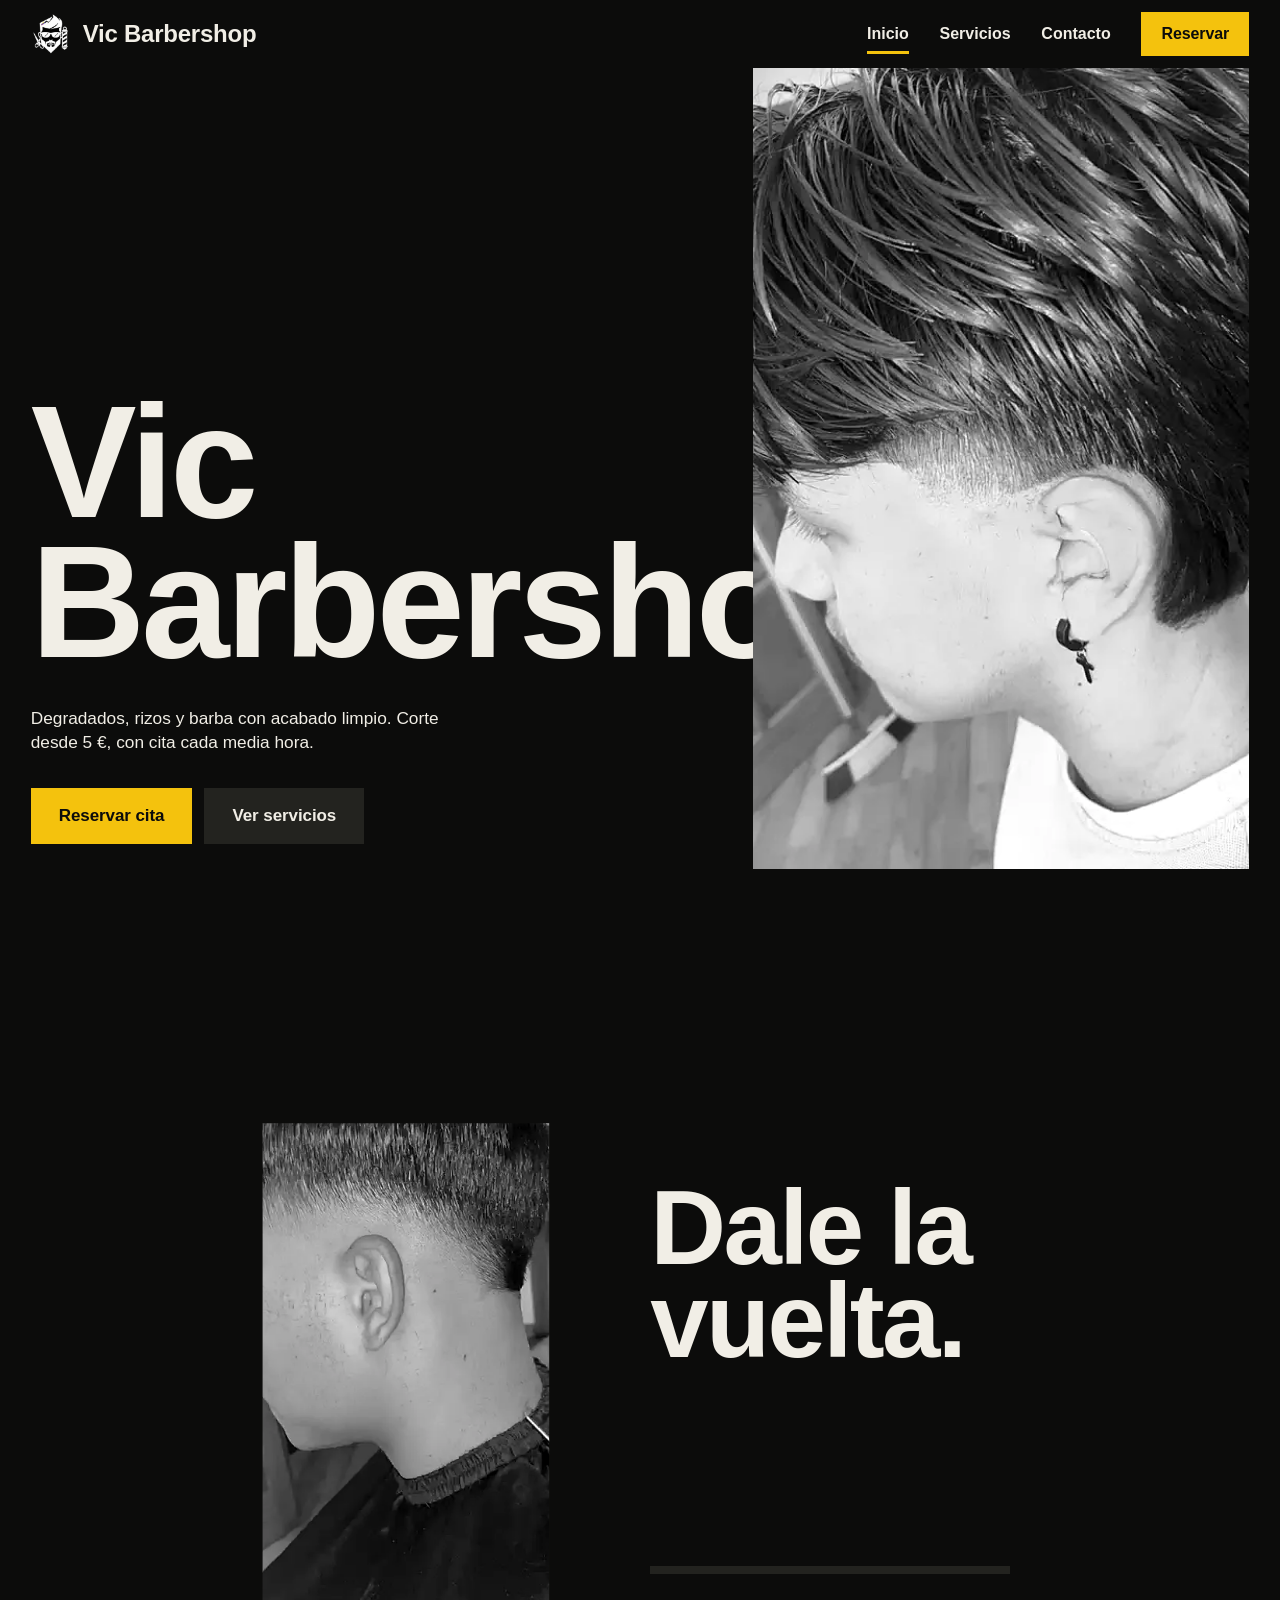
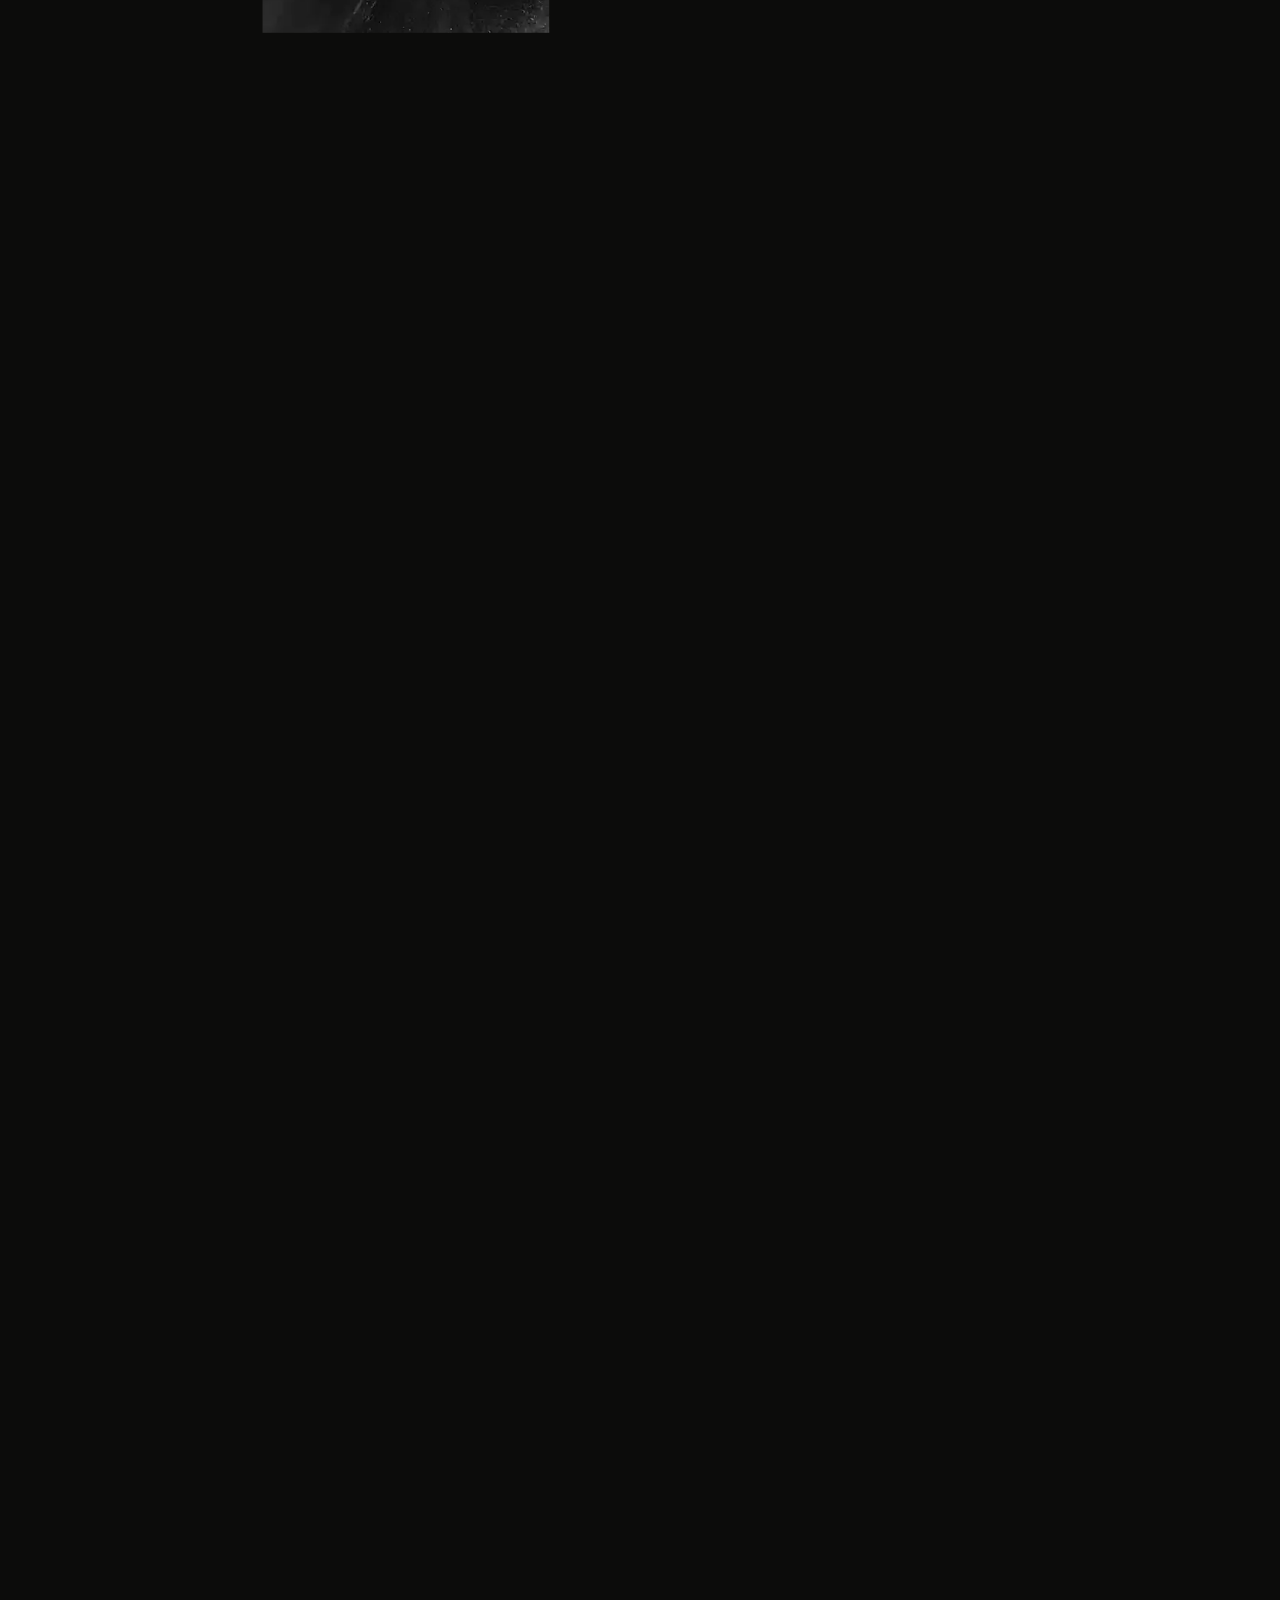
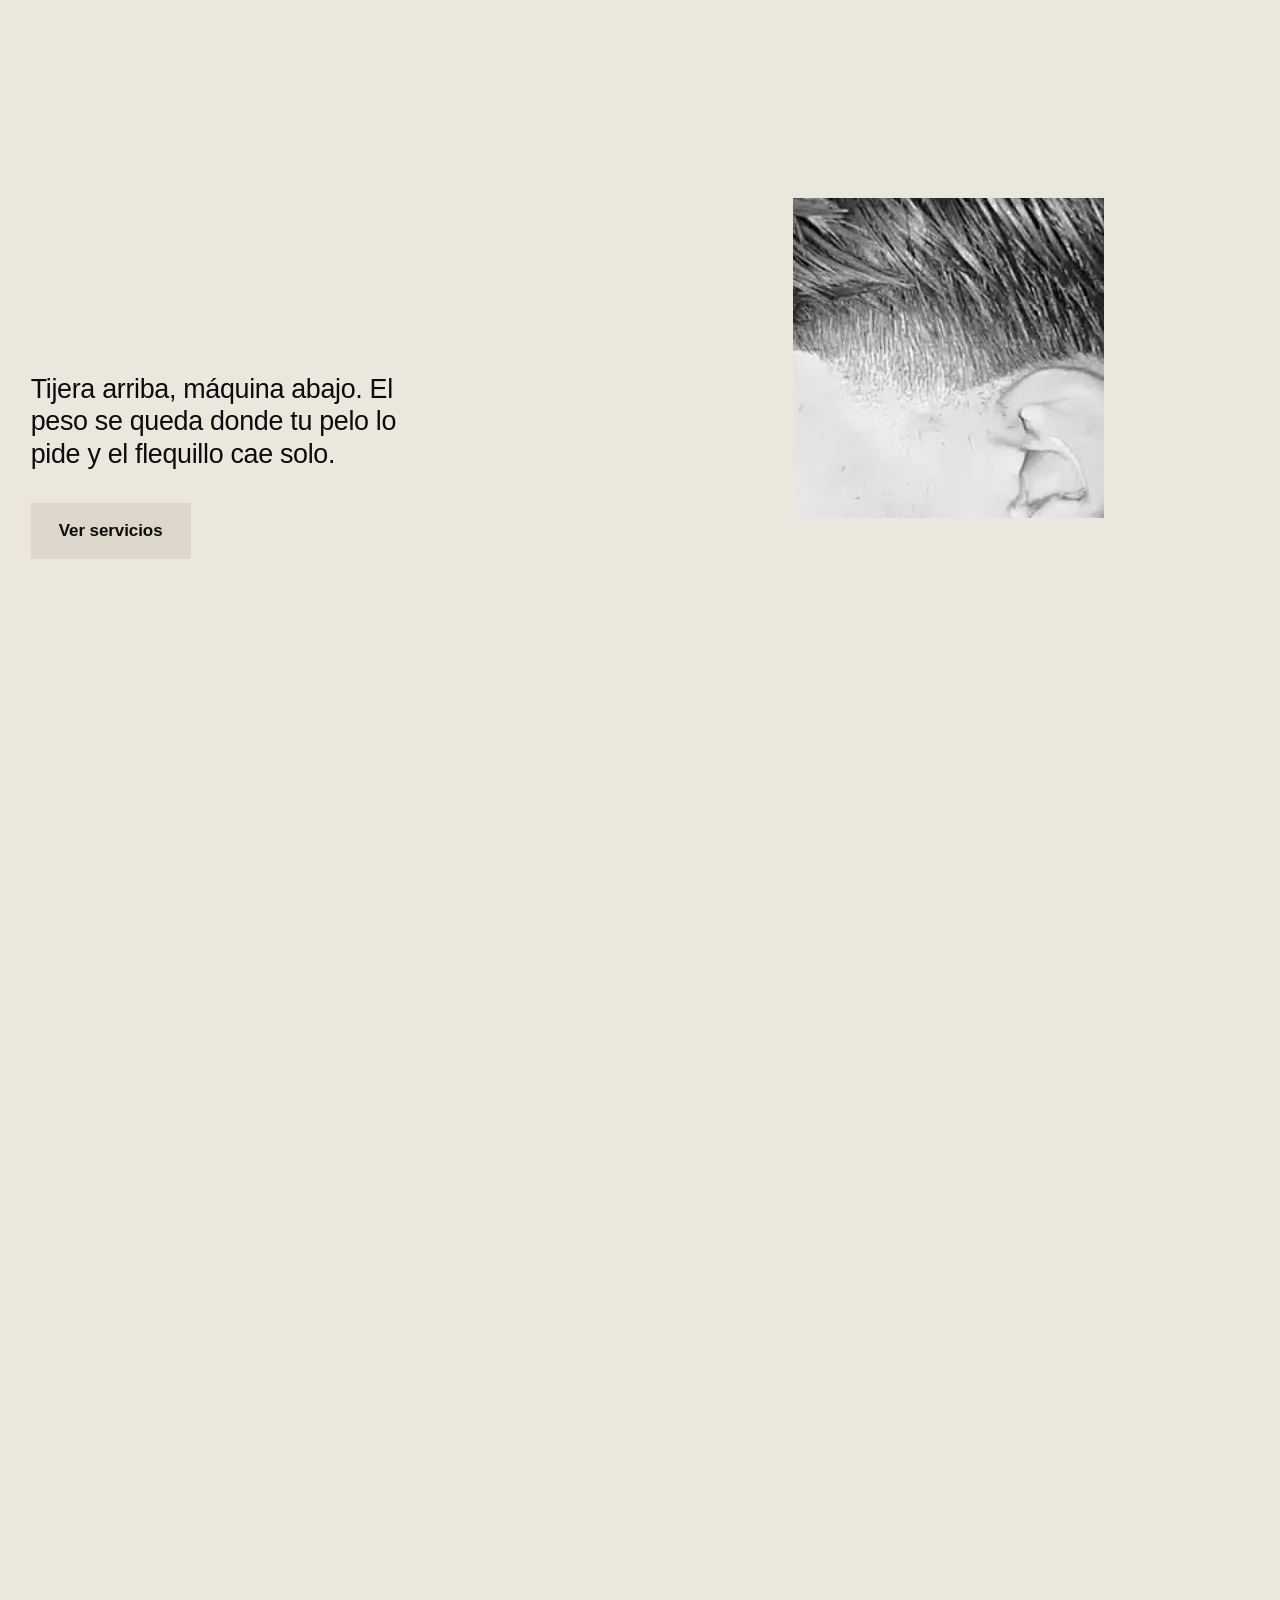
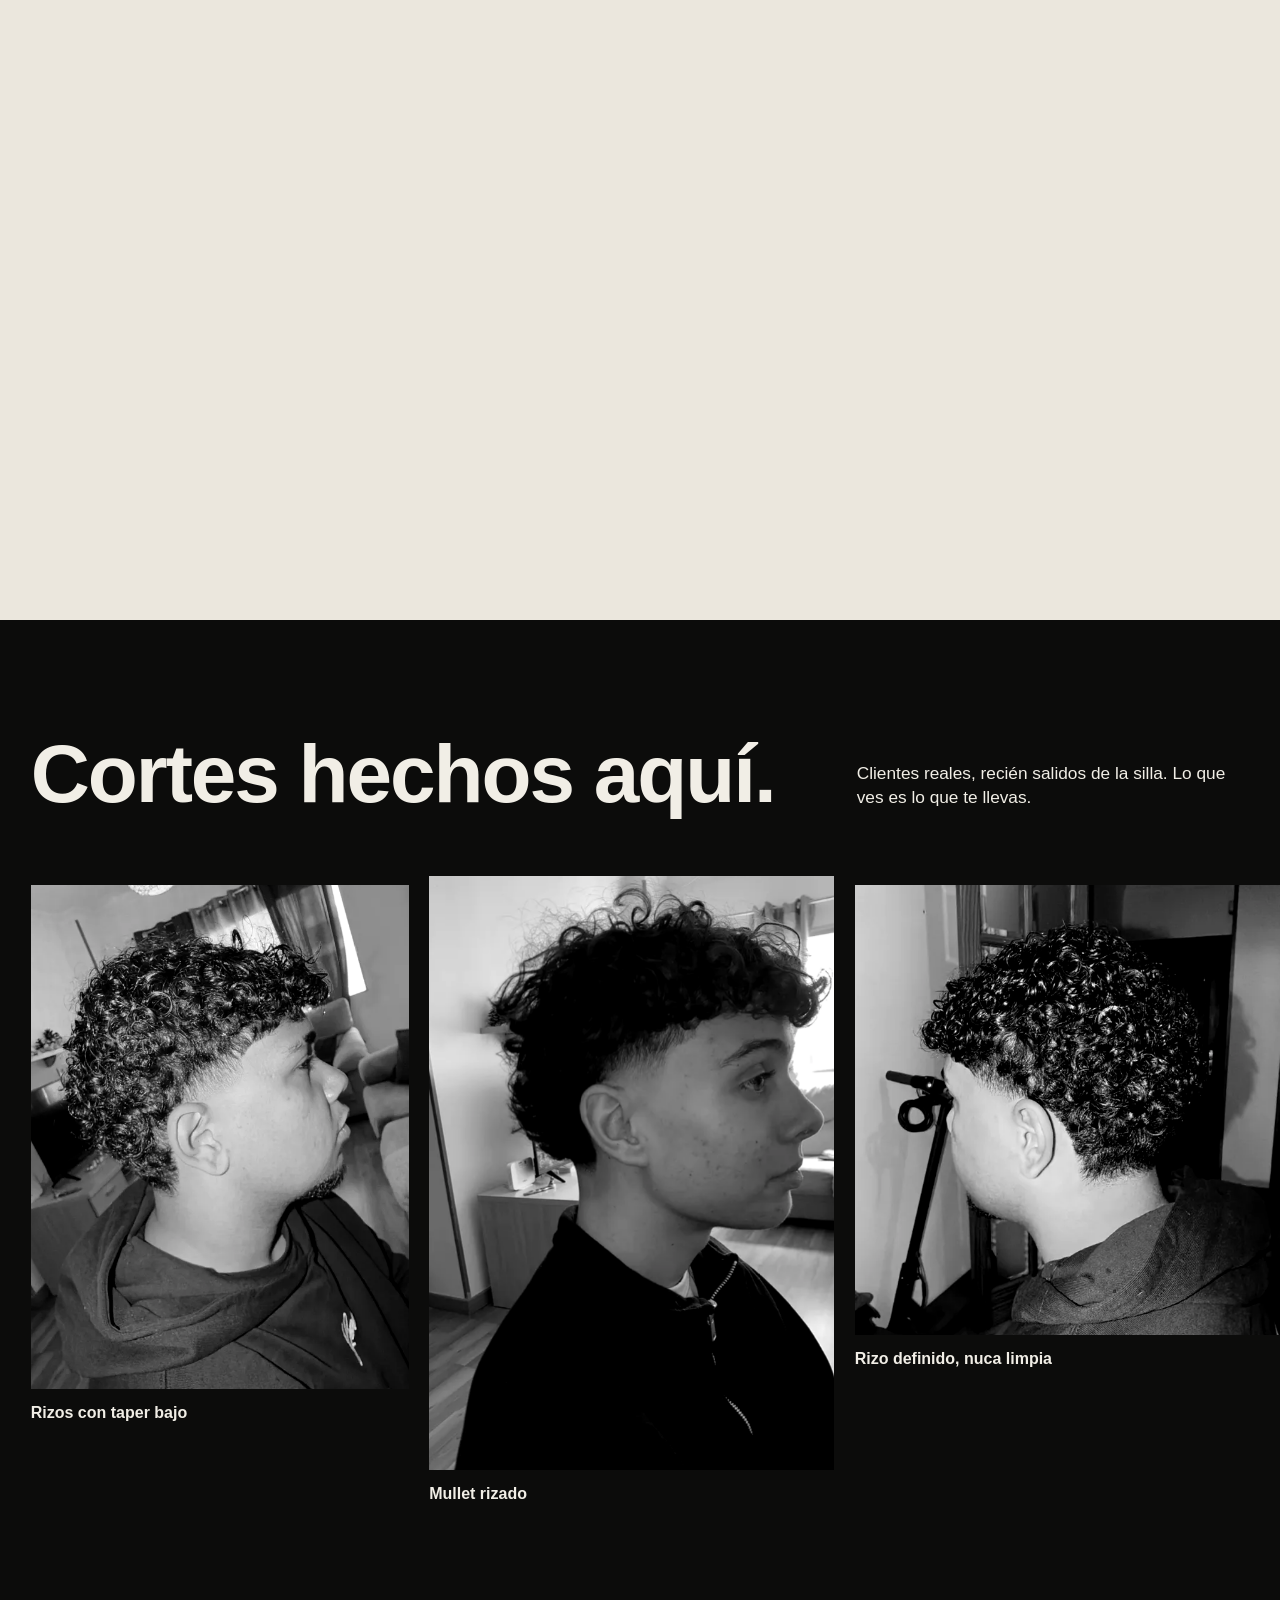
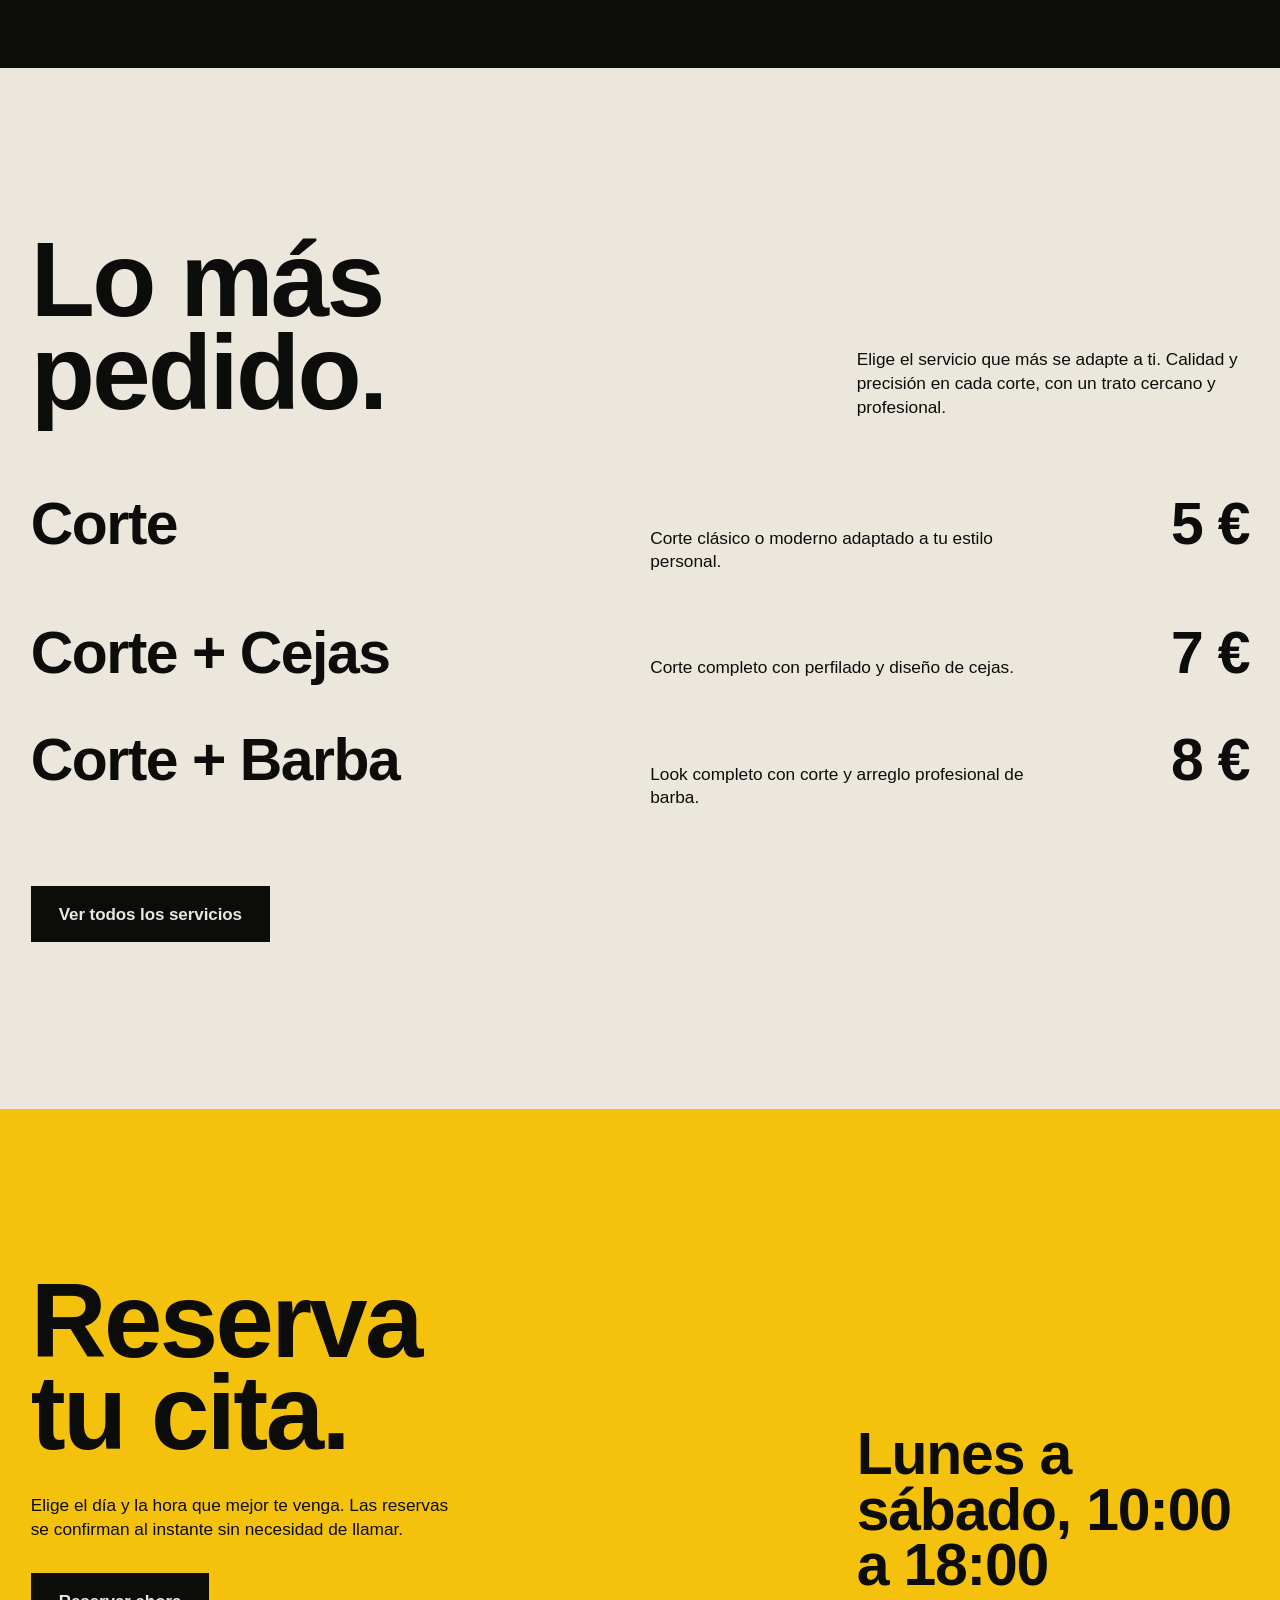
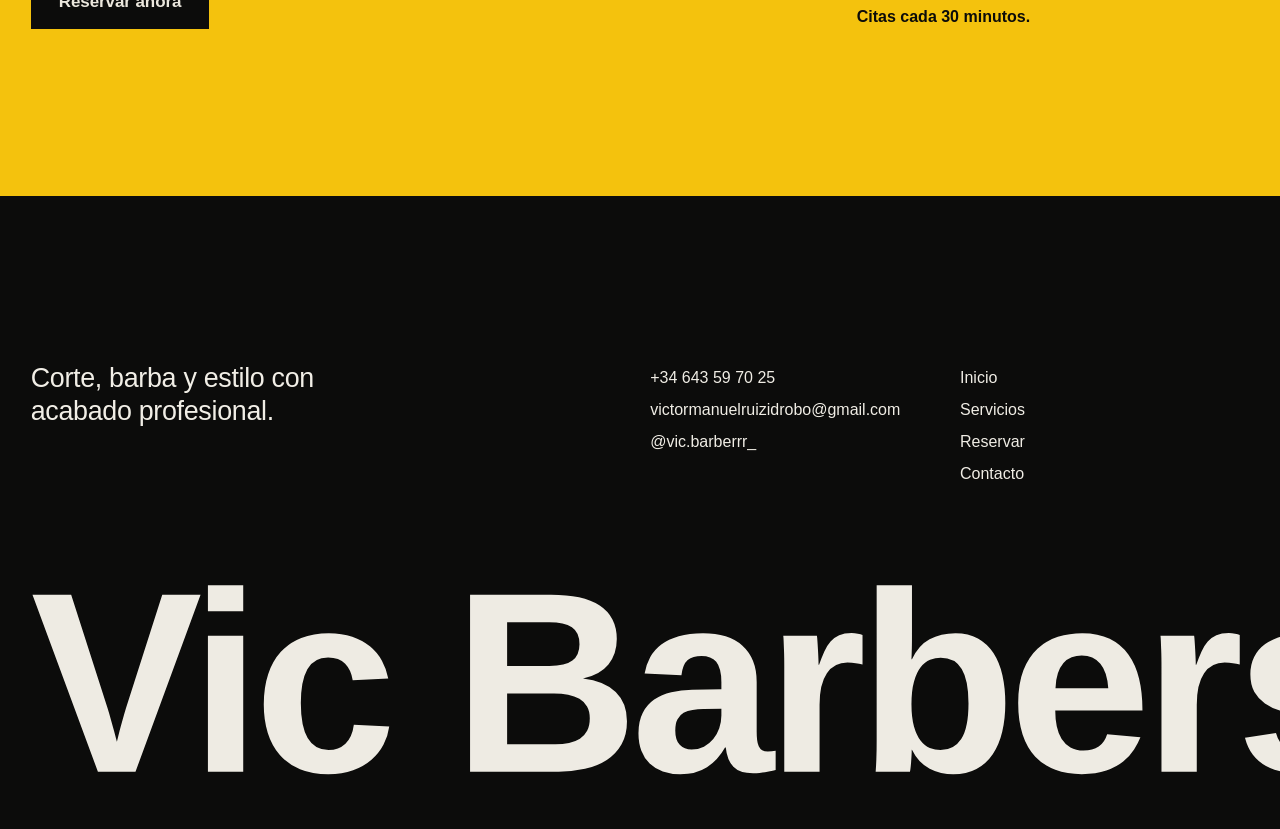
==== index.html @ f4f356b8 "Rediseño completo de Vic Barbershop Nueva identidad visual (negro, hueso y amarillo; tipografía Arch" ====
<!DOCTYPE html>
<html lang="es">
<head>
  <meta charset="UTF-8">
  <meta name="viewport" content="width=device-width, initial-scale=1.0, viewport-fit=cover">
  <title>Vic Barbershop | Degradados, rizos y barba</title>
  <meta name="description" content="Vic Barbershop: cortes, degradados, cejas y barba con cita cada media hora. Corte desde 5 €. Reserva online en segundos.">
  <meta name="theme-color" content="#0c0c0b">
  <meta property="og:type" content="website">
  <meta property="og:title" content="Vic Barbershop | Degradados, rizos y barba">
  <meta property="og:description" content="Vic Barbershop: cortes, degradados, cejas y barba con cita cada media hora. Corte desde 5 €. Reserva online en segundos.">
  <meta property="og:image" content="media/og.jpg">
  <link rel="icon" href="media/icon-180.png">
  <link rel="apple-touch-icon" href="media/icon-180.png">
  <link rel="preload" href="fonts/archivo-var.woff2" as="font" type="font/woff2" crossorigin>
  <link rel="stylesheet" href="css/site.css">
</head>
<body>
<a class="skip" href="#contenido">Saltar al contenido</a>
<header class="nav">
  <a class="brand" href="index.html" aria-label="Vic Barbershop, inicio">
    <img src="media/logo-128.webp" width="40" height="40" alt="">
    <span>Vic Barbershop</span>
  </a>
  <nav class="nav-links" aria-label="Navegación principal">
    <a href="index.html" aria-current="page">Inicio</a>
    <a href="servicios.html">Servicios</a>
    <a href="contacto.html">Contacto</a>
    <a class="btn" href="reservar.html">Reservar</a>
  </nav>
  <button class="menu-btn" type="button" aria-expanded="false" aria-controls="menu-movil">Menú</button>
</header>
<nav class="mobile-nav" id="menu-movil" aria-label="Navegación móvil">
  <div>
    <a class="big" href="index.html" aria-current="page">Inicio</a>
    <a class="big" href="servicios.html">Servicios</a>
    <a class="big" href="reservar.html">Reservar</a>
    <a class="big" href="contacto.html">Contacto</a>
  </div>
  <a class="btn" href="reservar.html">Reservar cita</a>
</nav>
<main id="contenido">

  <section class="hero">
    <div class="hero-copy">
      <h1>Vic Barbershop</h1>
      <p class="lede">Degradados, rizos y barba con acabado limpio. Corte desde 5&nbsp;€, con cita cada media hora.</p>
      <div class="btn-row">
        <a class="btn" href="reservar.html">Reservar cita</a>
        <a class="btn ghost" href="servicios.html">Ver servicios</a>
      </div>
    </div>
    <figure class="hero-media">
      <video muted loop playsinline preload="metadata" poster="media/textura-poster.webp" aria-label="Vídeo de un corte texturizado recién terminado, girando alrededor de la cabeza">
        <source src="media/hero-loop.mp4" type="video/mp4">
      </video>
    </figure>
  </section>

  <section class="scene vuelta" aria-labelledby="t-vuelta">
    <div class="scene-stage">
      <div class="scrub">
        <img src="media/vuelta-poster.webp" width="576" height="1024" alt="Degradado bajo visto de perfil, recién terminado" loading="lazy" decoding="async">
        <video data-src="media/vuelta.mp4" muted playsinline aria-hidden="true"></video>
      </div>
      <div class="vuelta-copy">
        <h2 id="t-vuelta">Dale la vuelta.</h2>
        <div class="beats">
          <p class="statement">Por el lado: degradado bajo, sin escalones entre la sien y la oreja.</p>
          <p class="statement">Por detrás: la nuca recogida y el contorno recto, sin línea dura.</p>
          <p class="statement">Por el otro lado, lo mismo. Un corte bien hecho no tiene ángulo malo.</p>
        </div>
        <div class="meter" aria-hidden="true"><i></i></div>
      </div>
    </div>
  </section>

  <section class="scene textura on-paper" aria-labelledby="t-textura">
    <div class="scene-stage">
      <div class="textura-copy">
        <h2 id="t-textura">Textura que se nota.</h2>
        <p class="statement">Tijera arriba, máquina abajo. El peso se queda donde tu pelo lo pide y el flequillo cae solo.</p>
        <a class="btn ghost" href="servicios.html">Ver servicios</a>
      </div>
      <div class="scrub">
        <img src="media/textura-poster.webp" width="576" height="768" alt="Corte texturizado con taper, visto de perfil" loading="lazy" decoding="async">
        <video data-src="media/textura.mp4" muted playsinline aria-hidden="true"></video>
      </div>
    </div>
  </section>

  <section class="gallery" aria-labelledby="t-galeria">
    <div class="gallery-stage">
      <div class="gallery-head">
        <h2 id="t-galeria">Cortes hechos aquí.</h2>
        <p class="lede">Clientes reales, recién salidos de la silla. Lo que ves es lo que te llevas.</p>
      </div>
      <div class="track">
        <figure class="shot ">
          <div class="frame"><img src="media/corte-01-720.webp" srcset="media/corte-01-720.webp 720w, media/corte-01-1400.webp 1400w" sizes="(max-width: 860px) 78vw, 46vh" width="720" height="960" alt="Perfil de un cliente con rizos definidos y taper bajo en la sien" style="object-position:40% 35%" loading="lazy" decoding="async"></div>
          <figcaption>Rizos con taper bajo</figcaption>
        </figure>
        <figure class="shot tall">
          <div class="frame"><img src="media/corte-05-720.webp" srcset="media/corte-05-720.webp 720w, media/corte-05-1400.webp 1400w" sizes="(max-width: 860px) 78vw, 46vh" width="720" height="960" alt="Perfil de un cliente con mullet rizado y degradado en la sien" style="object-position:50% 30%" loading="lazy" decoding="async"></div>
          <figcaption>Mullet rizado</figcaption>
        </figure>
        <figure class="shot wide">
          <div class="frame"><img src="media/corte-03-720.webp" srcset="media/corte-03-720.webp 720w, media/corte-03-1400.webp 1400w" sizes="(max-width: 860px) 78vw, 46vh" width="720" height="960" alt="Vista trasera de un corte con rizo definido y nuca limpia" style="object-position:55% 30%" loading="lazy" decoding="async"></div>
          <figcaption>Rizo definido, nuca limpia</figcaption>
        </figure>
        <figure class="shot ">
          <div class="frame"><img src="media/corte-07-720.webp" srcset="media/corte-07-720.webp 720w, media/corte-07-1400.webp 1400w" sizes="(max-width: 860px) 78vw, 46vh" width="720" height="960" alt="Perfil de un cliente con crop texturizado y taper" style="object-position:45% 35%" loading="lazy" decoding="async"></div>
          <figcaption>Crop texturizado</figcaption>
        </figure>
        <figure class="shot tall">
          <div class="frame"><img src="media/corte-02-720.webp" srcset="media/corte-02-720.webp 720w, media/corte-02-1400.webp 1400w" sizes="(max-width: 860px) 78vw, 46vh" width="720" height="960" alt="Perfil de un cliente con rizo suelto y taper en la sien" style="object-position:55% 40%" loading="lazy" decoding="async"></div>
          <figcaption>Rizo suelto con taper</figcaption>
        </figure>
        <figure class="shot wide">
          <div class="frame"><img src="media/corte-06-720.webp" srcset="media/corte-06-720.webp 720w, media/corte-06-1400.webp 1400w" sizes="(max-width: 860px) 78vw, 46vh" width="720" height="960" alt="Vista lateral trasera de un corte rizado con taper bajo" style="object-position:55% 35%" loading="lazy" decoding="async"></div>
          <figcaption>Taper bajo por detrás</figcaption>
        </figure>
        <figure class="shot ">
          <div class="frame"><img src="media/corte-08-720.webp" width="720" height="960" alt="Vista trasera de un corte con mechas rubias y degradado medio" style="object-position:40% 30%" loading="lazy" decoding="async"></div>
          <figcaption>Mechas y degradado medio</figcaption>
        </figure>
      </div>
    </div>
  </section>

  <section class="section wrap on-paper" aria-labelledby="t-servicios">
    <div class="section-head" data-reveal-group>
      <h2 id="t-servicios" data-reveal>Lo más pedido.</h2>
      <p class="lede" data-reveal>Elige el servicio que más se adapte a ti. Calidad y precisión en cada corte, con un trato cercano y profesional.</p>
    </div>
    <div class="menu">
      <a class="menu-row" href="reservar.html" data-reveal-group>
        <h3 class="h3" data-reveal>Corte</h3>
        <p data-reveal>Corte clásico o moderno adaptado a tu estilo personal.</p>
        <span class="price" data-reveal>5&nbsp;€</span>
      </a>
      <a class="menu-row" href="reservar.html" data-reveal-group>
        <h3 class="h3" data-reveal>Corte + Cejas</h3>
        <p data-reveal>Corte completo con perfilado y diseño de cejas.</p>
        <span class="price" data-reveal>7&nbsp;€</span>
      </a>
      <a class="menu-row" href="reservar.html" data-reveal-group>
        <h3 class="h3" data-reveal>Corte + Barba</h3>
        <p data-reveal>Look completo con corte y arreglo profesional de barba.</p>
        <span class="price" data-reveal>8&nbsp;€</span>
      </a>
    </div>
    <div class="menu-foot btn-row" data-reveal-group>
      <a class="btn dark" href="servicios.html" data-reveal>Ver todos los servicios</a>
    </div>
  </section>

  <section class="section wrap on-accent" aria-labelledby="t-reserva">
    <div class="close" data-reveal-group>
      <div class="close-main">
        <h2 id="t-reserva" data-reveal>Reserva tu cita.</h2>
        <p class="lede" data-reveal>Elige el día y la hora que mejor te venga. Las reservas se confirman al instante sin necesidad de llamar.</p>
        <a class="btn dark" href="reservar.html" data-reveal>Reservar ahora</a>
      </div>
      <div class="close-side" data-reveal>
        <p class="hours">Lunes a sábado, 10:00 a 18:00</p>
        <p>Citas cada 30 minutos.</p>
      </div>
    </div>
  </section>

</main>
<footer class="footer">
  <div class="footer-grid" data-reveal-group>
    <p class="statement" data-reveal>Corte, barba y estilo con acabado profesional.</p>
    <ul data-reveal>
      <li><a href="tel:+34643597025">+34 643 59 70 25</a></li>
      <li><a href="mailto:victormanuelruizidrobo@gmail.com">victormanuelruizidrobo@gmail.com</a></li>
      <li><a href="https://instagram.com/vic.barberrr_" target="_blank" rel="noreferrer">@vic.barberrr_</a></li>
    </ul>
    <ul data-reveal>
      <li><a href="index.html">Inicio</a></li>
      <li><a href="servicios.html">Servicios</a></li>
      <li><a href="reservar.html">Reservar</a></li>
      <li><a href="contacto.html">Contacto</a></li>
    </ul>
  </div>
  <p class="footer-name" aria-hidden="true">Vic Barbershop</p>
</footer>
<script src="vendor/gsap.min.js" defer></script>
<script src="vendor/ScrollTrigger.min.js" defer></script>
<script src="js/site.js" defer></script>
</body>
</html>
---- css/site.css ----
/* ═══════════════════════════════════════════════════════════════════════════
   VIC BARBERSHOP — sistema visual
   Un solo tipo (Archivo variable), negro tinta, hueso y un amarillo sacado
   de la bandera del logo. Sin degradados, sin sombras, sin líneas finas.
   ═══════════════════════════════════════════════════════════════════════════ */

@font-face {
  font-family: "Archivo";
  src: url("../fonts/archivo-var.woff2") format("woff2");
  font-weight: 100 900;
  font-stretch: 62% 125%;
  font-display: swap;
}

:root {
  --ground: #0c0c0b;
  --ground-2: #181816;
  --ground-3: #23231f;
  --ink: #f1eee6;
  --ink-2: #a8a499;
  --paper: #ebe7dd;
  --paper-2: #dcd7ca;
  --paper-ink: #0c0c0b;
  --paper-ink-2: #55524a;
  --accent: #f4c20d;
  --error: #ff8a7a;

  --m: clamp(16px, 2.4vw, 36px);
  --gap: clamp(12px, 1.6vw, 24px);
  --nav-h: 68px;
  --section: clamp(96px, 13vw, 200px);

  --t-display: clamp(4.4rem, 12.4vw, 13.5rem);
  --t-h2: clamp(3rem, 8.2vw, 8.5rem);
  --t-h3: clamp(1.9rem, 4.6vw, 4.6rem);
  --t-statement: clamp(1.25rem, 2.1vw, 2.1rem);
  --t-body: clamp(1rem, 1.05vw, 1.125rem);

  --ease: cubic-bezier(.2, .7, .1, 1);
}

*, *::before, *::after { box-sizing: border-box; }
html { -webkit-text-size-adjust: 100%; }
body {
  margin: 0;
  background: var(--ground);
  color: var(--ink);
  font-family: "Archivo", "Helvetica Neue", Arial, sans-serif;
  font-size: var(--t-body);
  line-height: 1.5;
  font-stretch: 100%;
  -webkit-font-smoothing: antialiased;
  overflow-x: clip;
}
img, video { display: block; max-width: 100%; }
a { color: inherit; text-decoration: none; }
button { font: inherit; color: inherit; }
h1, h2, h3, p, ul, ol, figure, blockquote { margin: 0; padding: 0; }
ul, ol { list-style: none; }
::selection { background: var(--accent); color: var(--paper-ink); }
:focus-visible { outline: 3px solid var(--accent); outline-offset: 3px; }

.sr-only {
  position: absolute; width: 1px; height: 1px; overflow: hidden;
  clip-path: inset(50%); white-space: nowrap;
}
.skip {
  position: fixed; left: var(--m); top: -100px; z-index: 200;
  background: var(--accent); color: var(--paper-ink); padding: 12px 16px; font-weight: 700;
}
.skip:focus { top: 12px; }

/* ── Tipografía ─────────────────────────────────────────────────────────── */
.display, h1, h2, .h3 {
  font-stretch: 62%;
  font-weight: 800;
  letter-spacing: -0.025em;
  line-height: .88;
  text-wrap: balance;
}
h1, .display { font-size: var(--t-display); }
h2 { font-size: var(--t-h2); }
.h3 { font-size: var(--t-h3); line-height: .95; }
.statement {
  font-size: var(--t-statement);
  line-height: 1.22;
  font-weight: 500;
  letter-spacing: -0.012em;
  max-width: 26ch;
}
.lede { font-size: clamp(1.05rem, 1.35vw, 1.4rem); line-height: 1.4; max-width: 44ch; }
.note { color: var(--ink-2); }
.on-paper .note { color: var(--paper-ink-2); }

/* ── Marco ──────────────────────────────────────────────────────────────── */
.wrap { padding-inline: var(--m); }
.grid {
  display: grid;
  grid-template-columns: repeat(12, minmax(0, 1fr));
  column-gap: var(--gap);
}
.section { padding-block: var(--section); }
.on-paper { background: var(--paper); color: var(--paper-ink); }
.on-accent { background: var(--accent); color: var(--paper-ink); }

/* ── Botones ────────────────────────────────────────────────────────────── */
.btn {
  display: inline-flex; align-items: center; justify-content: center;
  min-height: 56px; padding: 0 28px;
  background: var(--accent); color: var(--paper-ink);
  font-weight: 700; font-size: 1.0625rem; letter-spacing: -0.005em;
  border: 0; border-radius: 0; cursor: pointer;
  transition: transform .25s var(--ease), background-color .2s, color .2s;
}
.btn:hover { background: var(--ink); color: var(--ground); }
.btn:active { transform: scale(.97); }
.btn.ghost { background: var(--ground-3); color: var(--ink); }
.btn.ghost:hover { background: var(--ink); color: var(--ground); }
.btn.dark { background: var(--paper-ink); color: var(--paper); }
.btn.dark:hover { background: #fff; color: var(--paper-ink); }
.on-paper .btn.ghost { background: var(--paper-2); color: var(--paper-ink); }
.on-paper .btn:hover, .on-paper .btn.ghost:hover { background: var(--paper-ink); color: var(--paper); }
.btn-row { display: flex; flex-wrap: wrap; gap: 12px; }

.link {
  font-weight: 700;
  background: linear-gradient(currentColor, currentColor) no-repeat 0 100% / 100% 3px;
  padding-bottom: 4px;
  transition: background-size .3s var(--ease);
}
.link:hover { background-size: 0 3px; background-position: 100% 100%; }

/* ── Navegación ─────────────────────────────────────────────────────────── */
.nav {
  position: fixed; inset: 0 0 auto 0; z-index: 100;
  height: var(--nav-h);
  background: var(--ground);
  display: flex; align-items: center; justify-content: space-between;
  padding-inline: var(--m);
  transition: transform .4s var(--ease);
}
.nav.hide { transform: translateY(-100%); }
.brand { display: flex; align-items: center; gap: 12px; font-weight: 800; font-stretch: 62%; font-size: 1.5rem; letter-spacing: -0.01em; }
.brand img { width: 40px; height: 40px; object-fit: cover; }
.nav-links { display: flex; align-items: center; gap: clamp(18px, 2.4vw, 40px); }
.nav-links a { font-weight: 600; font-size: 1rem; padding: 8px 0; }
.nav-links a:not(.btn) {
  background: linear-gradient(var(--accent), var(--accent)) no-repeat 0 100% / 0 3px;
  transition: background-size .3s var(--ease);
}
.nav-links a:not(.btn):hover, .nav-links a[aria-current="page"] { background-size: 100% 3px; }
.nav-links .btn { min-height: 44px; padding: 0 20px; font-size: 1rem; }
.menu-btn {
  display: none; min-height: 44px; padding: 0 16px;
  background: var(--ground-3); border: 0; font-weight: 700; cursor: pointer;
}
.mobile-nav {
  position: fixed; inset: var(--nav-h) 0 0 0; z-index: 99;
  background: var(--ground);
  display: flex; flex-direction: column; justify-content: space-between;
  padding: 24px var(--m) calc(24px + env(safe-area-inset-bottom));
  visibility: hidden; opacity: 0; transform: translateY(-12px);
  transition: opacity .3s, transform .4s var(--ease), visibility 0s .4s;
}
.mobile-nav.open { visibility: visible; opacity: 1; transform: none; transition-delay: 0s; }
.mobile-nav a.big {
  display: block; font-stretch: 62%; font-weight: 800; font-size: clamp(3.2rem, 17vw, 5.5rem);
  line-height: 1; letter-spacing: -0.025em; padding: 6px 0;
}
.mobile-nav a.big[aria-current="page"] { color: var(--accent); }
.mobile-nav .btn { width: 100%; }
main { padding-top: var(--nav-h); }

/* ── Hero (inicio) ──────────────────────────────────────────────────────── */
.hero {
  min-height: calc(100svh - var(--nav-h));
  display: grid;
  grid-template-columns: repeat(12, minmax(0, 1fr));
  column-gap: var(--gap);
  padding-inline: var(--m);
  padding-bottom: var(--m);
  align-items: end;
}
.hero-copy { grid-column: 1 / span 7; padding-bottom: clamp(8px, 2vw, 32px); }
.hero-copy h1 { margin-bottom: clamp(20px, 2.6vw, 40px); }
.hero-copy .lede { margin-bottom: clamp(24px, 2.6vw, 40px); }
.hero-media {
  grid-column: 8 / -1;
  align-self: stretch;
  position: relative; overflow: hidden;
  min-height: 60svh;
  background: var(--ground-2);
}
.hero-media video, .hero-media img {
  position: absolute; inset: 0; width: 100%; height: 100%; object-fit: cover; object-position: 50% 30%;
}
.hero-media figcaption {
  position: absolute; left: 0; bottom: 0; z-index: 2;
  background: var(--accent); color: var(--paper-ink);
  padding: 10px 16px; font-weight: 700;
}

/* ── Escena: la vuelta (vídeo controlado por el scroll) ──────────────────── */
.scene { position: relative; }
.scene-stage {
  display: grid;
  grid-template-columns: repeat(12, minmax(0, 1fr));
  column-gap: var(--gap);
  padding: var(--section) var(--m);
  align-items: center;
}
.scrub {
  position: relative; overflow: hidden; background: var(--ground-2);
  aspect-ratio: 9 / 16;
}
.scrub video, .scrub img {
  position: absolute; inset: 0; width: 100%; height: 100%; object-fit: cover;
}
.scrub video { opacity: 0; }
.scrub.ready video { opacity: 1; }
.scrub.ready img { visibility: hidden; }

.vuelta .scrub { grid-column: 2 / span 4; }
.vuelta-copy { grid-column: 7 / -1; }
.vuelta-copy h2 { margin-bottom: clamp(24px, 3vw, 56px); }
.beats { display: grid; gap: 24px; }
.meter { display: none; }

.textura .scrub { grid-column: 8 / span 5; aspect-ratio: 3 / 4; }
.textura-copy { grid-column: 1 / span 6; grid-row: 1; }
.textura-copy h2 { margin-bottom: clamp(20px, 2.4vw, 40px); }
.textura-copy .statement { margin-bottom: 32px; }

/* Con movimiento: escenas fijadas */
.motion .vuelta { height: 420vh; }
.motion .textura { height: 260vh; }
.motion .scene-stage {
  position: sticky; top: 0; height: 100svh;
  padding-block: calc(var(--nav-h) + 12px) 24px;
}
.motion .scrub { height: 100%; width: auto; max-width: 100%; justify-self: center; }
.motion .vuelta .scrub { grid-column: 1 / span 6; justify-self: end; }
.motion .beats { position: relative; display: block; min-height: 7.5em; }
.motion .beats .statement { position: absolute; inset: 0 auto auto 0; }
.motion .meter {
  display: block; margin-top: 40px; height: 8px; width: min(360px, 100%);
  background: var(--ground-3);
}
.motion .meter i { display: block; height: 100%; background: var(--accent); transform-origin: 0 50%; transform: scaleX(0); }
.motion .textura .scrub { grid-column: 7 / -1; justify-self: start; }

/* ── Galería ────────────────────────────────────────────────────────────── */
.gallery { padding-block: var(--section) 0; }
.gallery-head { padding-inline: var(--m); display: grid; grid-template-columns: repeat(12, minmax(0, 1fr)); column-gap: var(--gap); align-items: end; margin-bottom: clamp(32px, 5vw, 80px); }
.gallery-head h2 { grid-column: 1 / span 8; }
.gallery-head p { grid-column: 9 / -1; }
.track {
  display: flex; gap: var(--gap); align-items: flex-end;
  padding-inline: var(--m);
  overflow-x: auto; scroll-snap-type: x mandatory;
  scrollbar-width: none; padding-bottom: var(--section);
}
.track::-webkit-scrollbar { display: none; }
.shot { flex: 0 0 auto; width: min(78vw, 46svh); scroll-snap-align: center; }
.shot .frame { overflow: hidden; background: var(--ground-2); aspect-ratio: 3 / 4; }
.shot.tall .frame { aspect-ratio: 3 / 4.4; }
.shot.wide { width: min(86vw, 62svh); }
.shot.wide .frame { aspect-ratio: 1 / 1; }
.shot img { width: 100%; height: 100%; object-fit: cover; transition: transform .8s var(--ease); }
.shot:hover img { transform: scale(1.04); }
.shot figcaption { padding-top: 12px; font-weight: 600; }

.motion .gallery.pinned { padding: 0; }
.motion .gallery.pinned .gallery-stage {
  position: sticky; top: 0; height: 100svh; overflow: hidden;
  display: flex; flex-direction: column; justify-content: center;
  padding-top: var(--nav-h);
}
.motion .gallery.pinned .gallery-head { margin-bottom: clamp(16px, 2.4vw, 32px); }
.motion .gallery.pinned .gallery-head h2 { font-size: clamp(3rem, 6.4vw, 6.5rem); }
.motion .gallery.pinned .track {
  overflow: visible; scroll-snap-type: none; padding-bottom: 0; width: max-content;
  align-items: center; will-change: transform;
}
.motion .gallery.pinned .shot { width: auto; }
.motion .gallery.pinned .shot .frame { height: 56svh; width: auto; }
.motion .gallery.pinned .shot.tall .frame { height: 66svh; }
.motion .gallery.pinned .shot.wide .frame { height: 50svh; }
.motion .gallery.pinned .shot:nth-child(even) { transform: translateY(4svh); }
.motion .gallery.pinned .shot:nth-child(3n) { transform: translateY(-3svh); }

/* ── Servicios ──────────────────────────────────────────────────────────── */
.section-head { display: grid; grid-template-columns: repeat(12, minmax(0, 1fr)); column-gap: var(--gap); align-items: end; margin-bottom: clamp(40px, 6vw, 96px); }
.section-head h2 { grid-column: 1 / span 7; }
.section-head p { grid-column: 9 / -1; }
.menu { display: grid; gap: clamp(28px, 4vw, 64px); }
.menu-row {
  display: grid; grid-template-columns: repeat(12, minmax(0, 1fr)); column-gap: var(--gap);
  align-items: baseline;
}
.menu-row .h3 { grid-column: 1 / span 6; }
.menu-row p { grid-column: 7 / span 4; font-size: clamp(1.05rem, 1.35vw, 1.4rem); line-height: 1.35; }
.menu-row .price { grid-column: 11 / -1; justify-self: end; font-stretch: 62%; font-weight: 800; font-size: var(--t-h3); line-height: .95; letter-spacing: -0.02em; font-variant-numeric: tabular-nums; }
.menu-row .h3, .menu-row .price { transition: transform .5s var(--ease); }
a.menu-row:hover .h3 { transform: translateX(16px); }
a.menu-row:hover .price { transform: translateX(-16px); }
.menu-foot { margin-top: clamp(40px, 6vw, 96px); }

/* ── Cierre: reservar ───────────────────────────────────────────────────── */
.close { display: grid; grid-template-columns: repeat(12, minmax(0, 1fr)); column-gap: var(--gap); row-gap: 48px; align-items: end; }
.close-main { grid-column: 1 / span 7; }
.close-main h2 { margin-bottom: clamp(20px, 2.6vw, 40px); }
.close-main .lede { margin-bottom: 32px; }
.close-side { grid-column: 9 / -1; }
.hours { font-stretch: 62%; font-weight: 800; font-size: var(--t-h3); line-height: .95; letter-spacing: -0.02em; }
.hours + p { margin-top: 12px; font-weight: 600; }

/* ── Pie ────────────────────────────────────────────────────────────────── */
.footer { padding: var(--section) var(--m) calc(var(--m) + env(safe-area-inset-bottom)); }
.footer-grid { display: grid; grid-template-columns: repeat(12, minmax(0, 1fr)); column-gap: var(--gap); row-gap: 32px; margin-bottom: clamp(48px, 7vw, 120px); }
.footer-grid > :nth-child(1) { grid-column: 1 / span 5; }
.footer-grid > :nth-child(2) { grid-column: 7 / span 3; }
.footer-grid > :nth-child(3) { grid-column: 10 / -1; }
.footer-grid li { padding: 4px 0; }
.footer-grid a:hover { color: var(--accent); }
.footer-name { font-stretch: 62%; font-weight: 800; font-size: clamp(3.6rem, 20.1vw, 24rem); line-height: .8; letter-spacing: -0.03em; white-space: nowrap; }

/* ── Cabecera de páginas interiores ─────────────────────────────────────── */
.page-head {
  display: grid; grid-template-columns: repeat(12, minmax(0, 1fr)); column-gap: var(--gap);
  padding: clamp(48px, 7vw, 120px) var(--m) clamp(48px, 6vw, 96px);
  align-items: end;
}
.page-head .copy { grid-column: 1 / span 7; }
.page-head h1 { margin-bottom: clamp(20px, 2.6vw, 40px); }
.page-head figure { grid-column: 9 / -1; overflow: hidden; aspect-ratio: 4 / 5; background: var(--ground-2); }
.page-head figure img { width: 100%; height: 100%; object-fit: cover; }

/* ── Contacto ───────────────────────────────────────────────────────────── */
.contact-list { display: grid; gap: clamp(32px, 4.5vw, 72px); }
.contact-item { display: grid; grid-template-columns: repeat(12, minmax(0, 1fr)); column-gap: var(--gap); align-items: baseline; }
.contact-item h2 { grid-column: 1 / span 3; font-size: var(--t-statement); font-stretch: 100%; font-weight: 600; letter-spacing: -0.01em; line-height: 1.2; }
.contact-item a {
  grid-column: 4 / -1; justify-self: start;
  font-stretch: 62%; font-weight: 800; font-size: clamp(2.1rem, 6.4vw, 6.6rem); line-height: .95; letter-spacing: -0.025em;
  overflow-wrap: anywhere; transition: color .2s, transform .5s var(--ease);
}
.contact-item a:hover { color: var(--accent); transform: translateX(12px); }
.contact-item a.long { font-size: clamp(1.45rem, 4.1vw, 4.2rem); }

/* ── Reservar ───────────────────────────────────────────────────────────── */
.booking { display: grid; grid-template-columns: repeat(12, minmax(0, 1fr)); column-gap: var(--gap); row-gap: 64px; padding: 0 var(--m) var(--section); align-items: start; }
.booking-form { grid-column: 1 / span 7; }
.booking-info { grid-column: 9 / -1; position: sticky; top: calc(var(--nav-h) + 24px); background: var(--ground-2); padding: clamp(24px, 2.6vw, 40px); }
.booking-info h2 { font-size: var(--t-h3); margin-bottom: 28px; }
.booking-info li { padding: 14px 0; }
.booking-info strong { display: block; font-size: 1.125rem; margin-bottom: 2px; }
.booking-info a { color: var(--accent); font-weight: 700; }

.form { display: grid; gap: clamp(28px, 3vw, 44px); }
.field-grid { display: grid; grid-template-columns: 1fr 1fr; gap: var(--gap); }
.field-group { display: grid; gap: 10px; min-width: 0; }
.field-label { font-weight: 700; font-size: 1.125rem; }
.field-label small { font-weight: 500; font-size: 1rem; color: var(--ink-2); }
input, select, textarea {
  width: 100%; min-height: 60px; padding: 16px 18px;
  background: var(--ground-2); color: var(--ink);
  border: 0; border-bottom: 3px solid var(--ground-3); border-radius: 0;
  font: inherit; font-size: 1.125rem; outline: none;
  transition: border-color .2s, background-color .2s;
}
input:hover, textarea:hover { background: var(--ground-3); }
input:focus, select:focus, textarea:focus { border-bottom-color: var(--accent); background: var(--ground-3); }
input::placeholder, textarea::placeholder { color: #86837a; }
textarea { min-height: 120px; resize: vertical; }
input[type="date"] { color-scheme: dark; }
select option { background: #111; color: var(--ink); }

.service-picker { display: grid; grid-template-columns: 1fr 1fr; gap: 10px; }
.service-opt {
  display: flex; justify-content: space-between; align-items: baseline; gap: 12px;
  min-height: 76px; padding: 16px 18px; text-align: left;
  background: var(--ground-2); border: 0; cursor: pointer;
  transition: background-color .2s, color .2s, transform .25s var(--ease);
}
.service-opt:hover { background: var(--ground-3); }
.service-opt:active { transform: scale(.98); }
.service-opt .n { font-weight: 700; font-size: 1.125rem; line-height: 1.2; }
.service-opt .p { font-stretch: 62%; font-weight: 800; font-size: 2rem; line-height: 1; font-variant-numeric: tabular-nums; }
.service-opt[aria-pressed="true"] { background: var(--accent); color: var(--paper-ink); }

.day-strip { display: flex; gap: 8px; overflow-x: auto; scrollbar-width: none; margin-inline: calc(var(--m) * -1); padding-inline: var(--m); }
.day-strip::-webkit-scrollbar { display: none; }
.day {
  flex: 0 0 auto; min-width: 76px; min-height: 76px; padding: 10px 12px;
  display: grid; place-content: center; text-align: center; gap: 2px;
  background: var(--ground-2); border: 0; cursor: pointer;
  transition: background-color .2s, color .2s, transform .25s var(--ease);
}
.day:hover { background: var(--ground-3); }
.day:active { transform: scale(.96); }
.day .w { font-weight: 600; font-size: .9375rem; }
.day .d { font-stretch: 62%; font-weight: 800; font-size: 2rem; line-height: 1; }
.day[aria-pressed="true"] { background: var(--accent); color: var(--paper-ink); }
.date-alt { display: grid; grid-template-columns: auto minmax(0, 260px); align-items: center; gap: 16px; }
.date-alt label { color: var(--ink-2); }

.time-grid { display: grid; grid-template-columns: repeat(4, 1fr); gap: 8px; }
.time-btn {
  min-height: 56px; padding: 8px; border: 0; border-radius: 0;
  background: var(--ground-2); color: var(--ink);
  font: inherit; font-weight: 700; font-size: 1.125rem; font-variant-numeric: tabular-nums;
  cursor: pointer; text-align: center;
  transition: background-color .15s, color .15s, transform .25s var(--ease);
}
.time-btn:hover:not(.occupied):not(.selected) { background: var(--ground-3); }
.time-btn:active:not(.occupied) { transform: scale(.95); }
.time-btn.selected { background: var(--accent); color: var(--paper-ink); }
.time-btn.occupied { opacity: .32; cursor: not-allowed; text-decoration: line-through; }

.error-msg { display: none; color: var(--error); font-weight: 600; }
.error-msg.show { display: block; }
.form .btn { justify-self: start; min-height: 64px; padding: 0 36px; font-size: 1.1875rem; }

.success-box { display: none; gap: 20px; background: var(--accent); color: var(--paper-ink); padding: clamp(24px, 3.4vw, 56px); }
.success-box.show { display: grid; }
.success-box h3 { font-stretch: 62%; font-weight: 800; font-size: var(--t-h3); line-height: .95; letter-spacing: -0.02em; margin: 0; }
.success-box p { font-size: var(--t-statement); line-height: 1.25; font-weight: 500; max-width: 28ch; }
.success-box .btn { justify-self: start; background: var(--paper-ink); color: var(--paper); }
.success-box .btn:hover { background: #fff; color: var(--paper-ink); }

/* ── Entradas ───────────────────────────────────────────────────────────── */
.motion [data-reveal] { opacity: 0; transform: translateY(28px); }
.motion [data-clip] { clip-path: inset(0 0 100% 0); }

/* ── Tablet y móvil ─────────────────────────────────────────────────────── */
@media (max-width: 860px) {
  :root { --nav-h: 60px; }
  .nav-links { display: none; }
  .menu-btn { display: inline-flex; align-items: center; }

  .hero { display: flex; flex-direction: column-reverse; align-items: stretch; gap: 24px; padding-bottom: 32px; min-height: 0; }
  .hero-media { min-height: 0; height: 56svh; margin-inline: calc(var(--m) * -1); }
  .hero-copy h1 { font-size: clamp(4.4rem, 21.5vw, 9rem); }

  .scene-stage { display: block; }
  .scene-stage .scrub { margin-bottom: 32px; }
  .textura-copy { margin-bottom: 32px; }

  .motion .scene-stage { display: block; padding: 0; }
  .motion .scene-stage .scrub { position: absolute; inset: 0; width: 100%; height: 100%; margin: 0; aspect-ratio: auto; }
  .motion .scene-stage .scrub::after {
    content: ""; position: absolute; inset: 35% 0 0 0;
    background: linear-gradient(to bottom, rgba(12,12,11,0), rgba(12,12,11,.9) 62%);
  }
  .motion .vuelta-copy, .motion .textura-copy {
    position: absolute; z-index: 2; left: var(--m); right: var(--m);
    bottom: calc(28px + env(safe-area-inset-bottom)); margin: 0; color: var(--ink);
  }
  .motion .vuelta-copy h2, .motion .textura-copy h2 { margin-bottom: 14px; }
  .motion .beats { min-height: 6.4em; }
  .motion .meter { margin-top: 12px; }
  .motion .textura-copy .statement { margin-bottom: 20px; }
  .motion .textura .btn.ghost { background: var(--accent); color: var(--paper-ink); }

  .gallery-head, .section-head { display: block; }
  .gallery-head h2, .section-head h2 { margin-bottom: 20px; }

  .menu-row { grid-template-columns: 1fr auto; row-gap: 8px; }
  .menu-row .h3 { grid-column: 1; }
  .menu-row .price { grid-column: 2; grid-row: 1; }
  .menu-row p { grid-column: 1 / -1; }

  .close { display: block; }
  .close-main { margin-bottom: 56px; }

  .footer-grid { display: block; }
  .footer-grid > * { margin-bottom: 28px; }

  .page-head { display: block; }
  .page-head figure { margin-top: 40px; aspect-ratio: 4 / 3; margin-inline: calc(var(--m) * -1); }

  .contact-item { display: block; }
  .contact-item h2 { margin-bottom: 6px; }

  .booking { display: block; }
  .booking-info { position: static; margin-top: 64px; }
  .field-grid, .service-picker { grid-template-columns: 1fr; }
  .time-grid { grid-template-columns: repeat(3, 1fr); }
  .date-alt { grid-template-columns: 1fr; gap: 8px; }
  .form .btn { justify-self: stretch; }
}

@media (prefers-reduced-motion: reduce) {
  *, *::before, *::after { transition-duration: .01ms !important; animation-duration: .01ms !important; scroll-behavior: auto !important; }
}
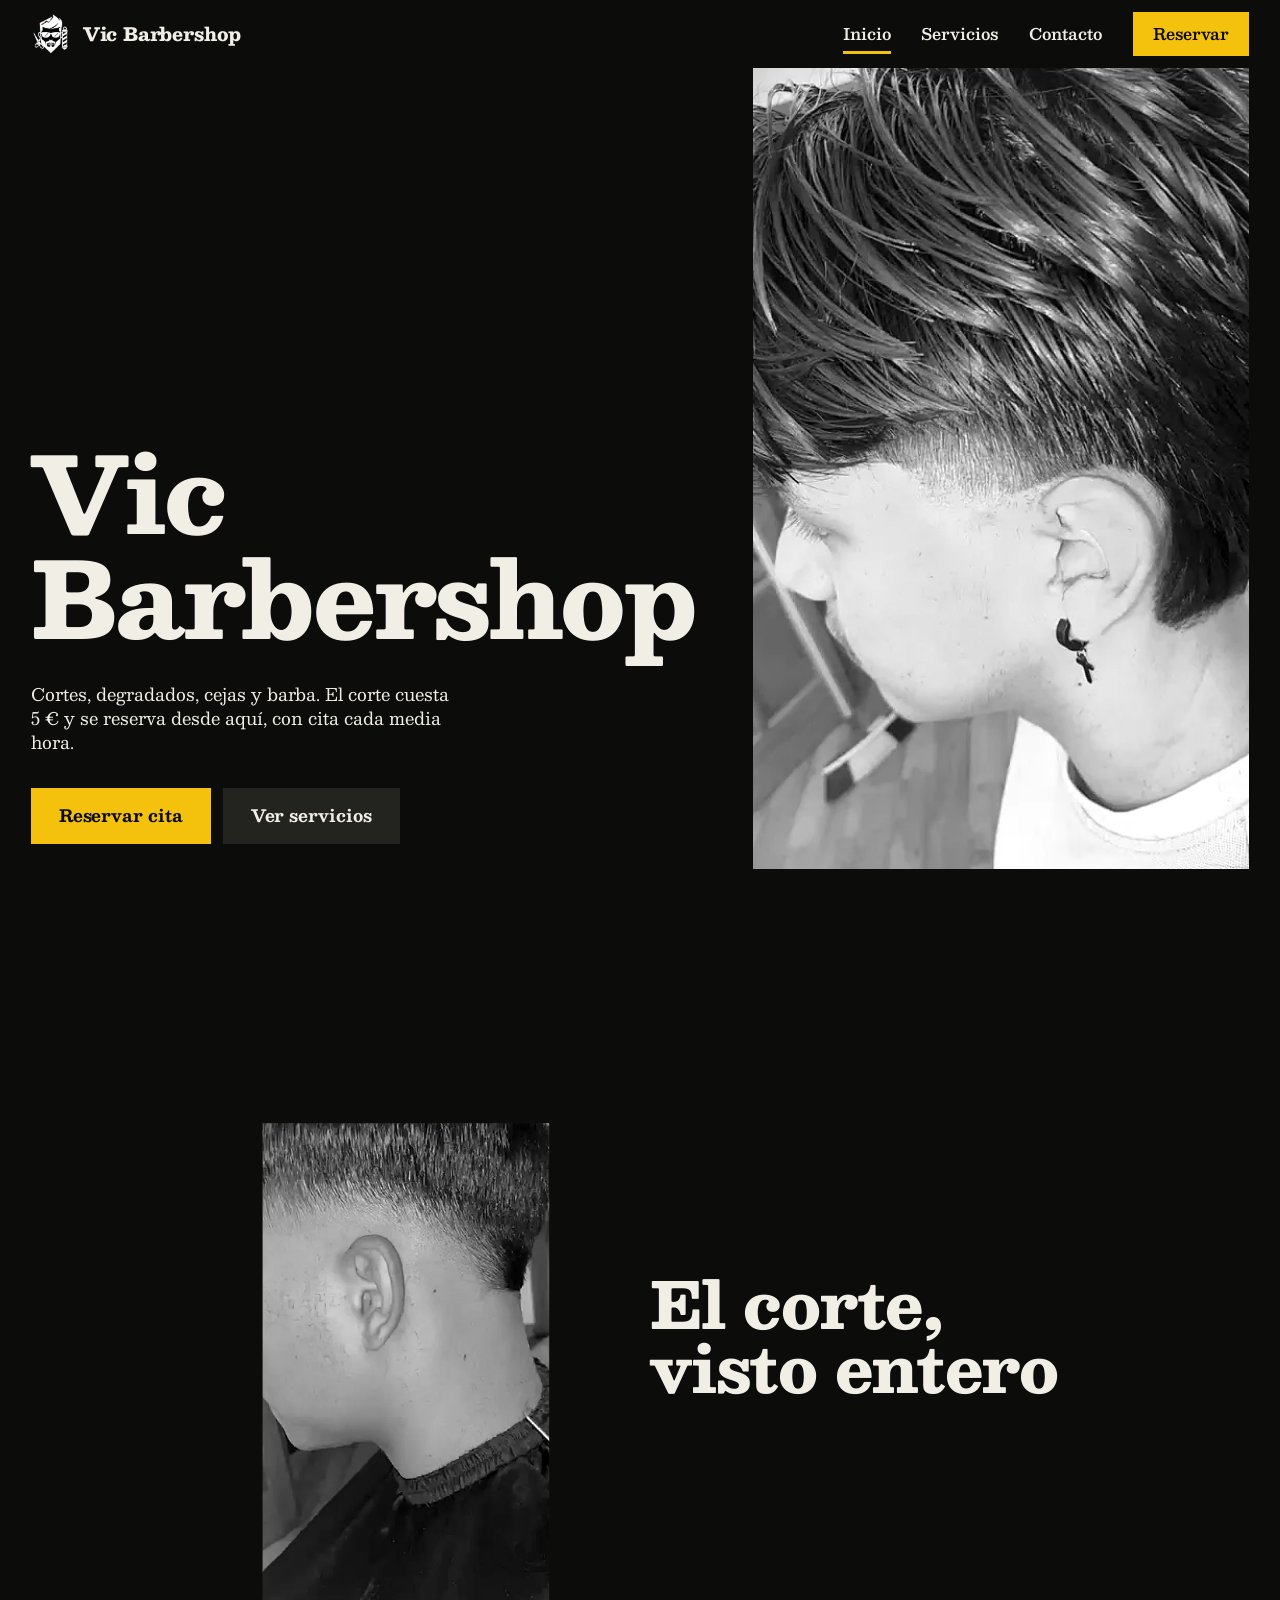
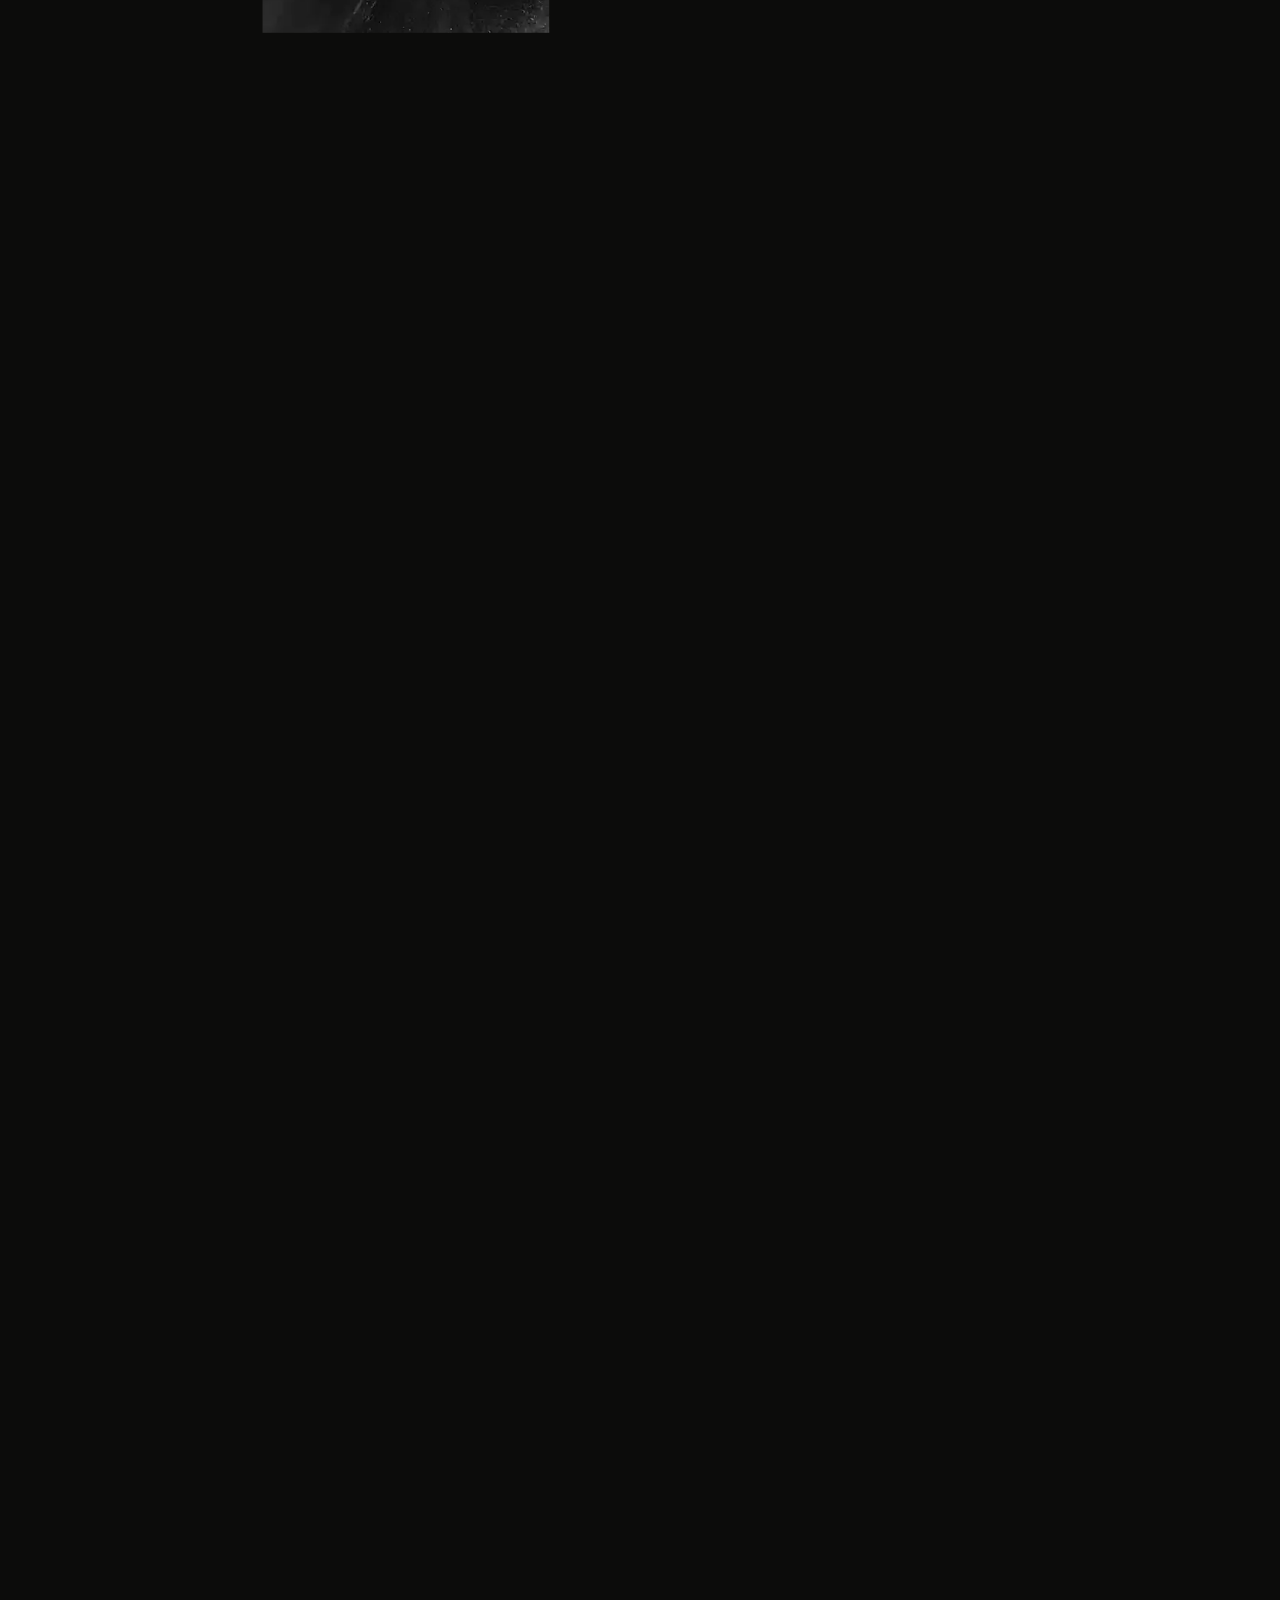
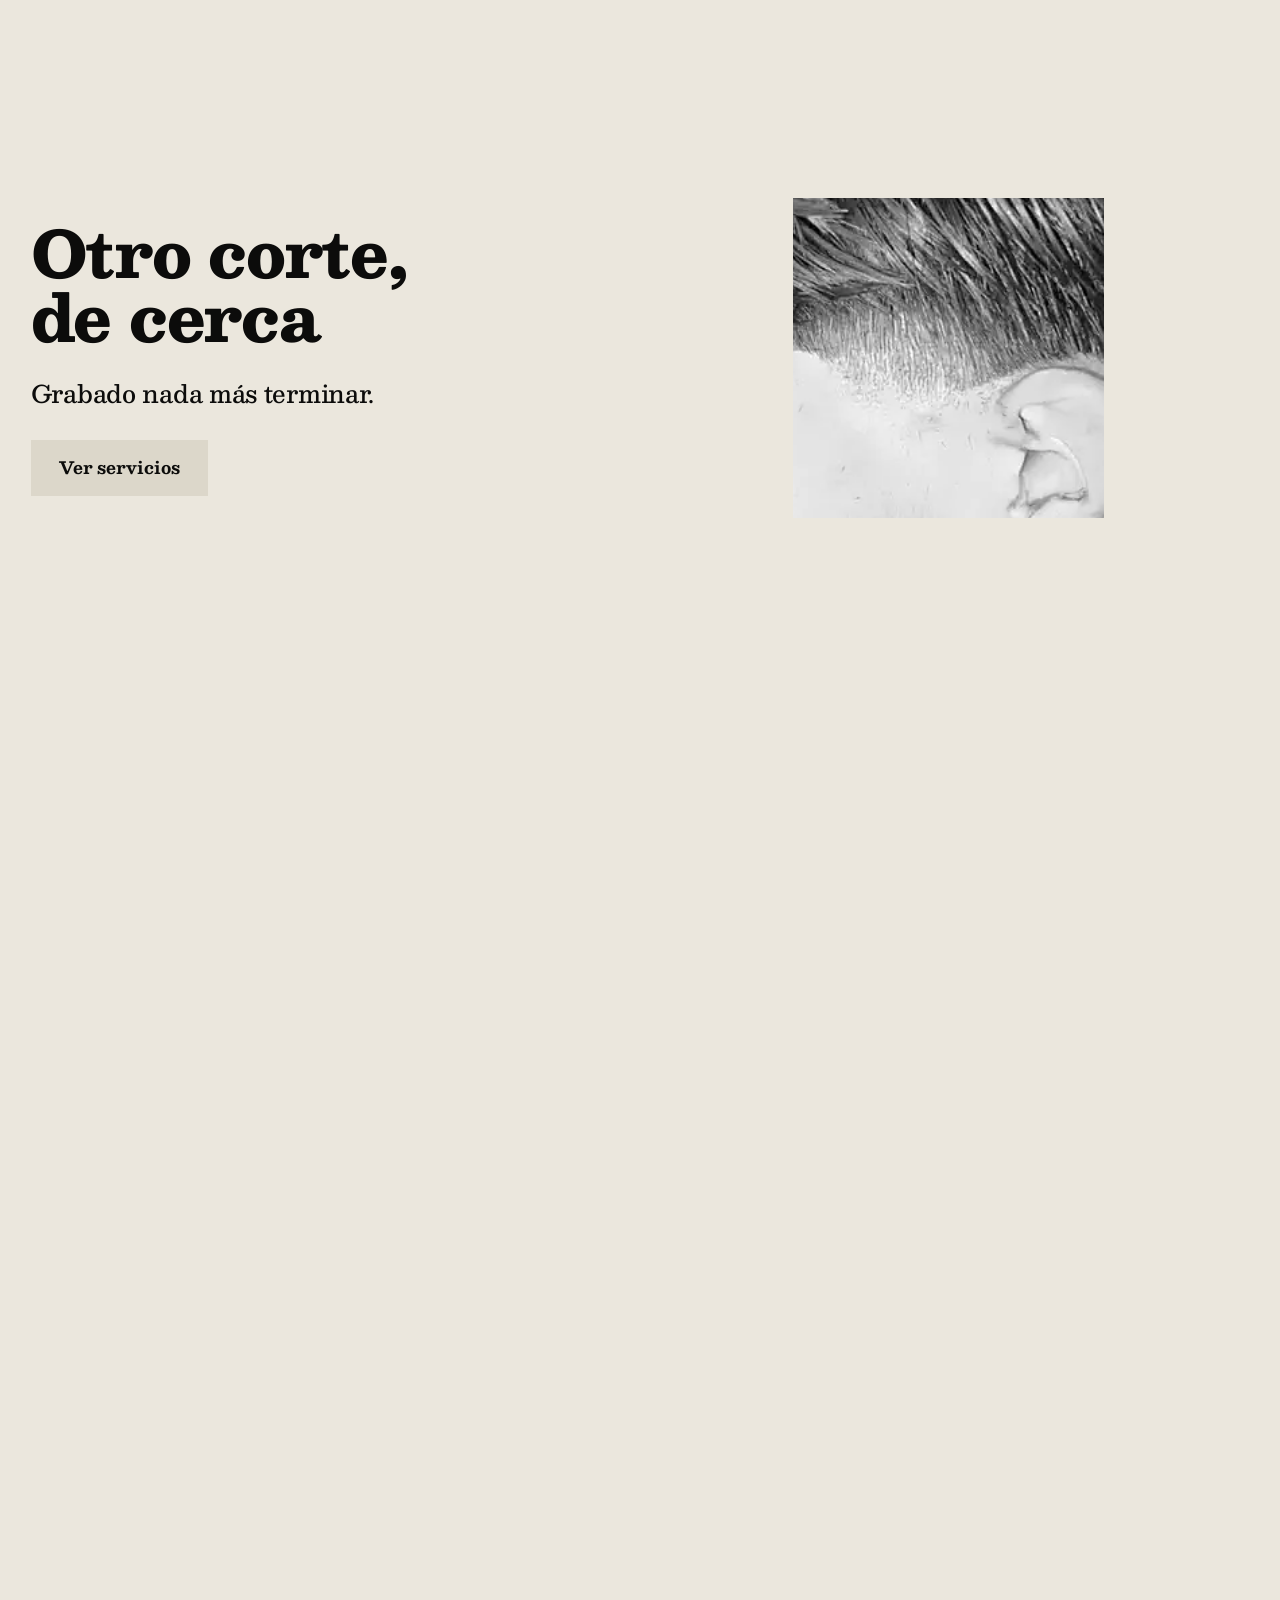
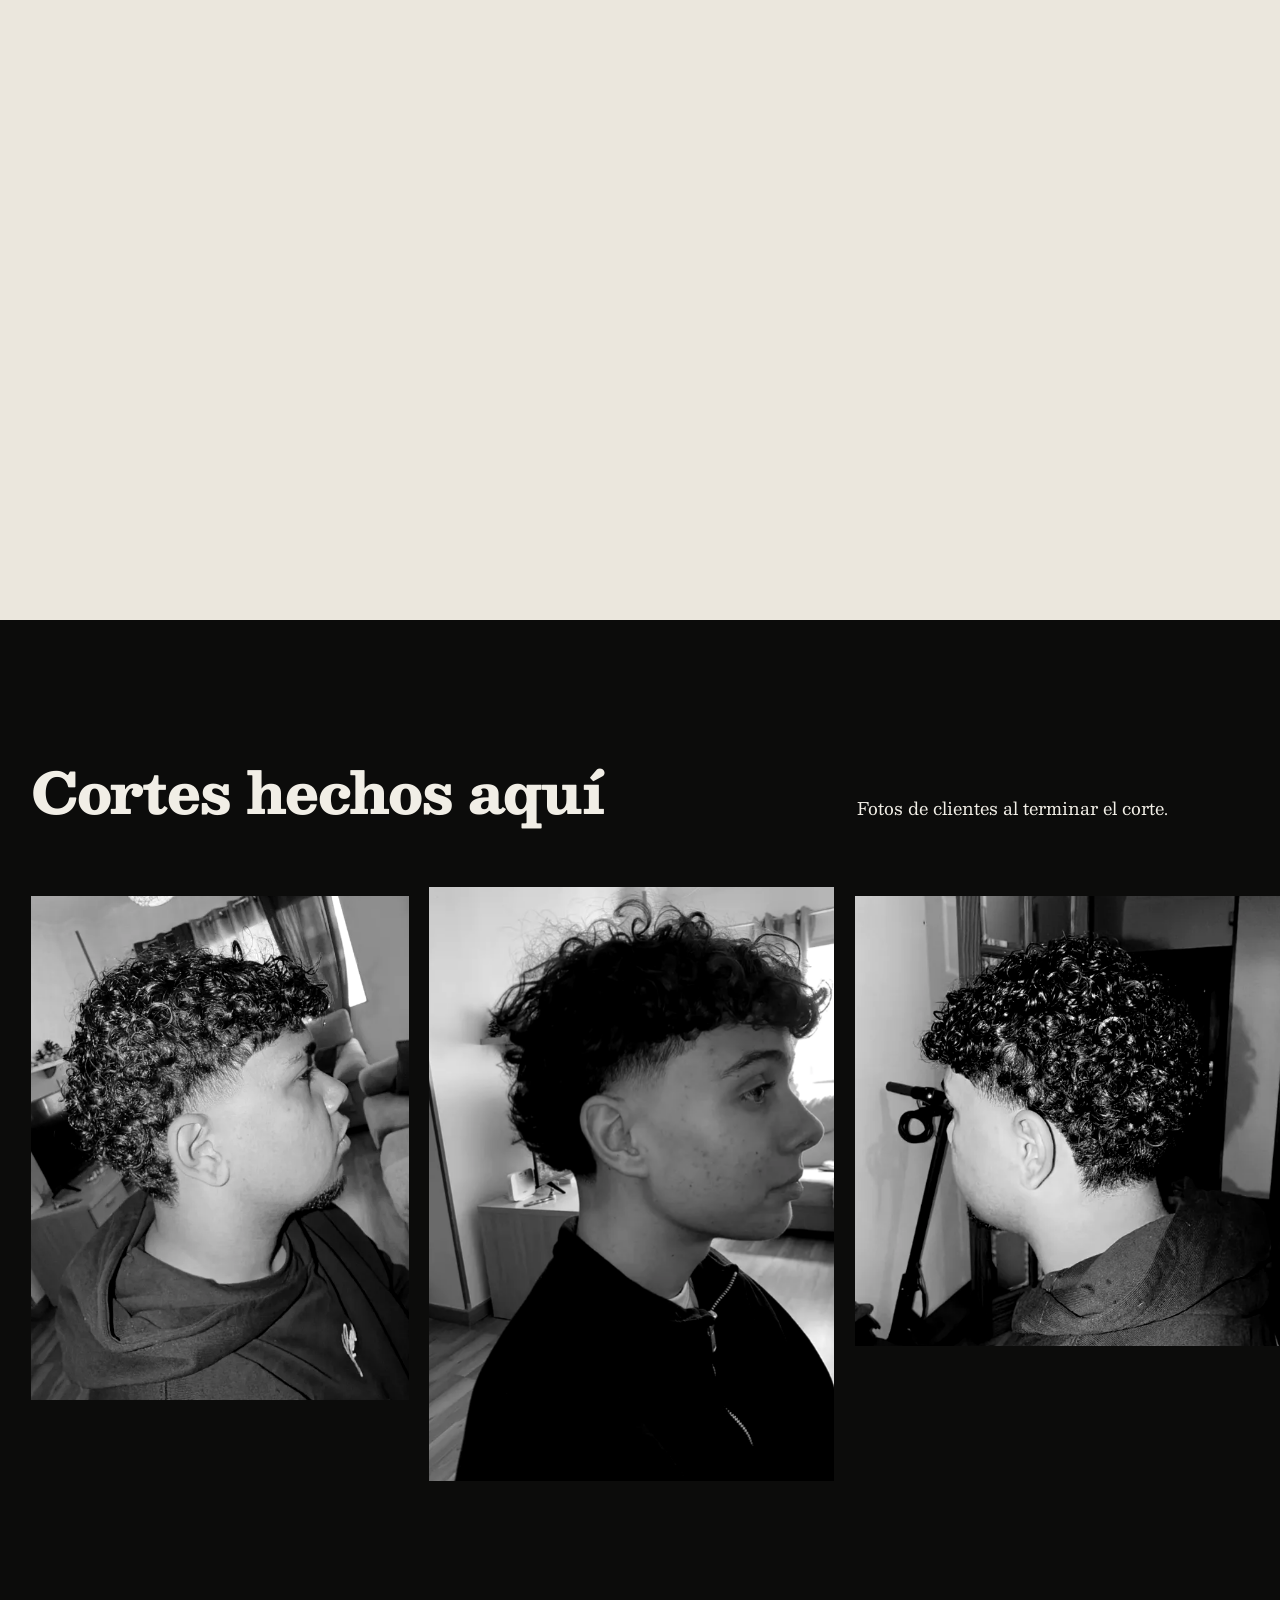
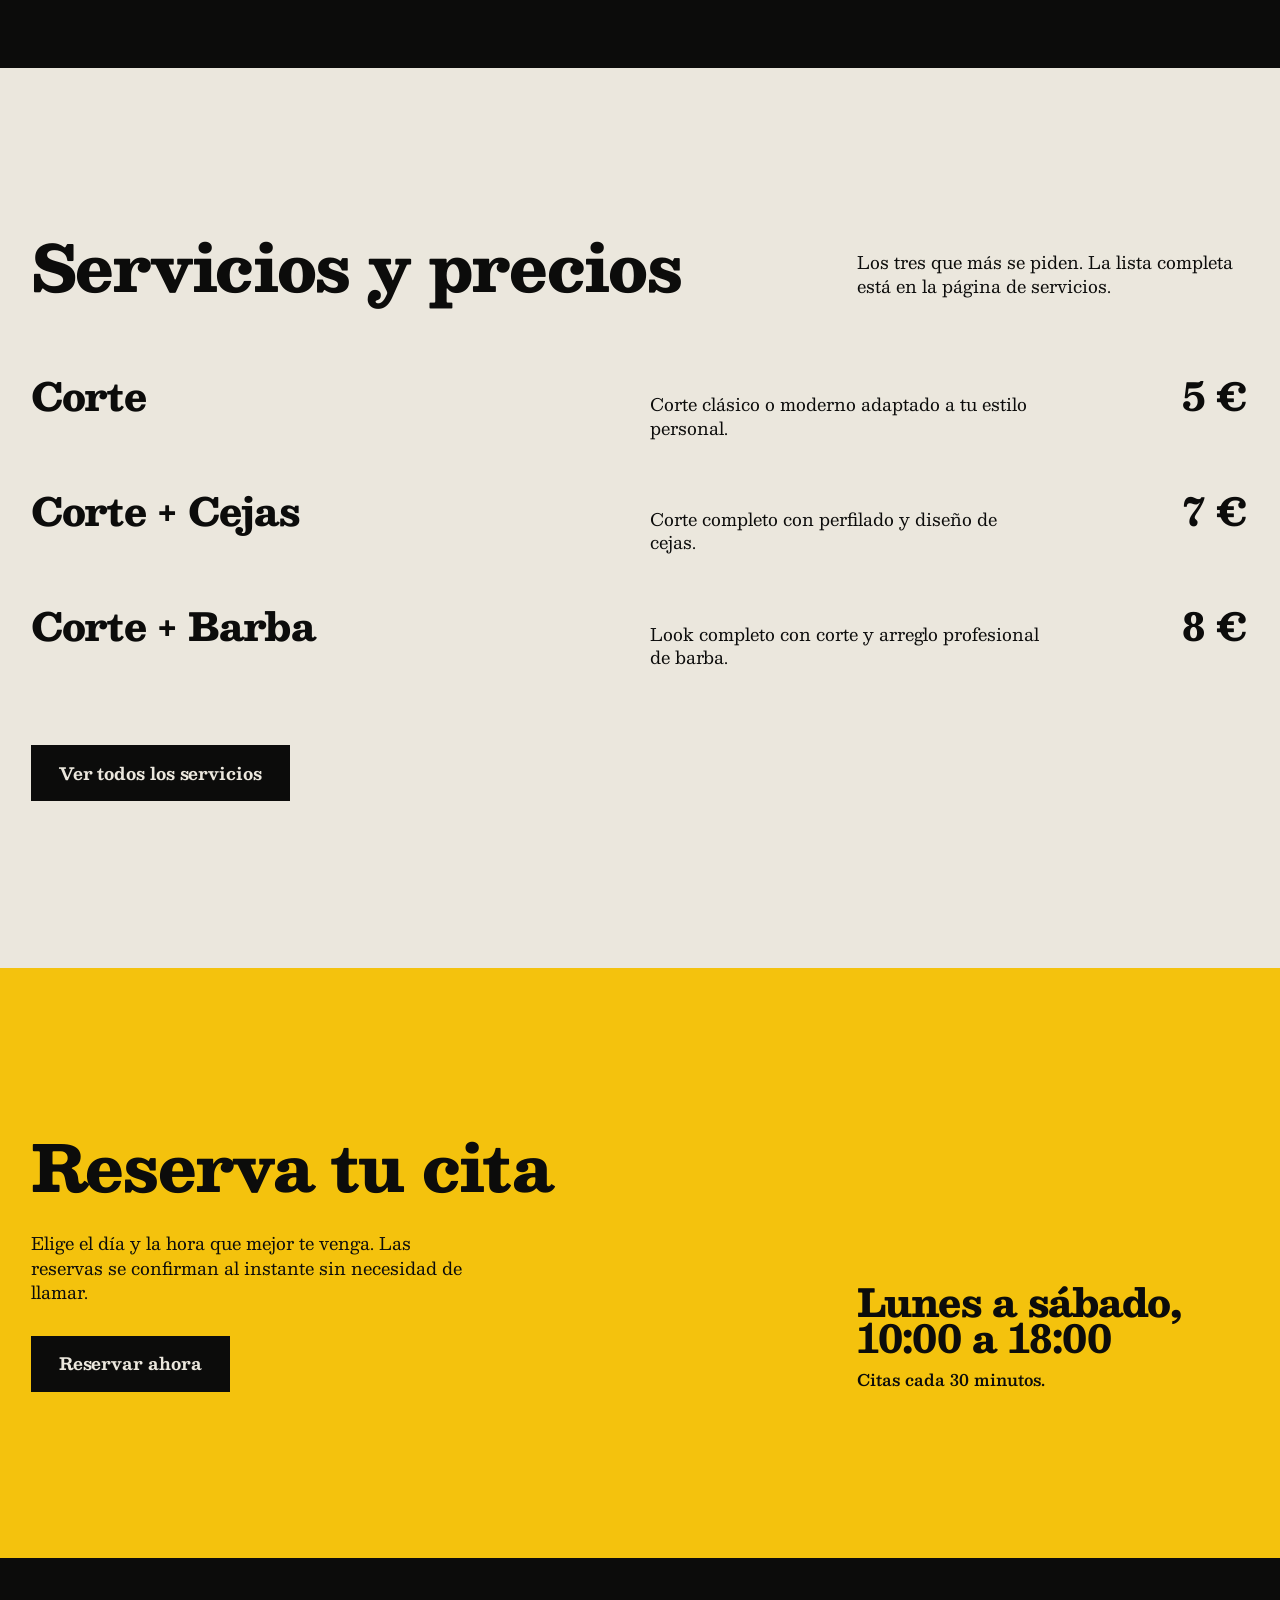
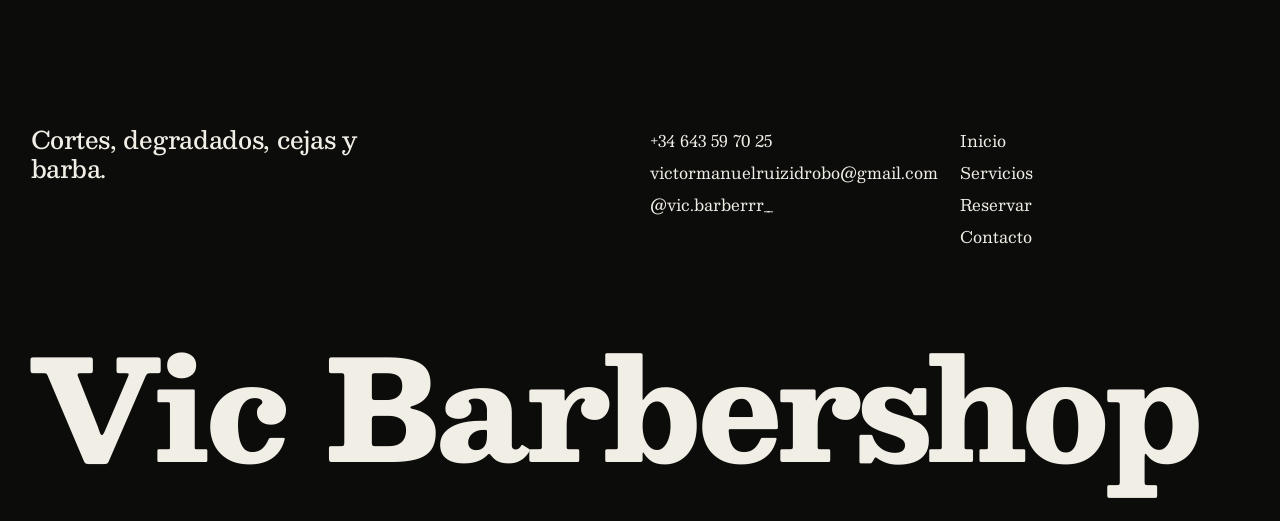
==== commit 6c077e02: "Galería sin nombres de cortes, tipografía Besley y textos más directos - Se quitan los pies de foto " ====
--- a/index.html
+++ b/index.html
@@ -3,16 +3,16 @@
 <head>
   <meta charset="UTF-8">
   <meta name="viewport" content="width=device-width, initial-scale=1.0, viewport-fit=cover">
-  <title>Vic Barbershop | Degradados, rizos y barba</title>
+  <title>Vic Barbershop | Cortes, degradados y barba</title>
   <meta name="description" content="Vic Barbershop: cortes, degradados, cejas y barba con cita cada media hora. Corte desde 5 €. Reserva online en segundos.">
   <meta name="theme-color" content="#0c0c0b">
   <meta property="og:type" content="website">
-  <meta property="og:title" content="Vic Barbershop | Degradados, rizos y barba">
+  <meta property="og:title" content="Vic Barbershop | Cortes, degradados y barba">
   <meta property="og:description" content="Vic Barbershop: cortes, degradados, cejas y barba con cita cada media hora. Corte desde 5 €. Reserva online en segundos.">
   <meta property="og:image" content="media/og.jpg">
   <link rel="icon" href="media/icon-180.png">
   <link rel="apple-touch-icon" href="media/icon-180.png">
-  <link rel="preload" href="fonts/archivo-var.woff2" as="font" type="font/woff2" crossorigin>
+  <link rel="preload" href="fonts/besley-var.woff2" as="font" type="font/woff2" crossorigin>
   <link rel="stylesheet" href="css/site.css">
 </head>
 <body>
@@ -44,7 +44,7 @@
   <section class="hero">
     <div class="hero-copy">
       <h1>Vic Barbershop</h1>
-      <p class="lede">Degradados, rizos y barba con acabado limpio. Corte desde 5&nbsp;€, con cita cada media hora.</p>
+      <p class="lede">Cortes, degradados, cejas y barba. El corte cuesta 5&nbsp;€ y se reserva desde aquí, con cita cada media hora.</p>
       <div class="btn-row">
         <a class="btn" href="reservar.html">Reservar cita</a>
         <a class="btn ghost" href="servicios.html">Ver servicios</a>
@@ -64,13 +64,12 @@
         <video data-src="media/vuelta.mp4" muted playsinline aria-hidden="true"></video>
       </div>
       <div class="vuelta-copy">
-        <h2 id="t-vuelta">Dale la vuelta.</h2>
+        <h2 id="t-vuelta">El corte, visto entero</h2>
         <div class="beats">
-          <p class="statement">Por el lado: degradado bajo, sin escalones entre la sien y la oreja.</p>
-          <p class="statement">Por detrás: la nuca recogida y el contorno recto, sin línea dura.</p>
-          <p class="statement">Por el otro lado, lo mismo. Un corte bien hecho no tiene ángulo malo.</p>
+          <p class="statement">Así queda de lado.</p>
+          <p class="statement">Así queda por detrás.</p>
+          <p class="statement">Y así por el otro lado.</p>
         </div>
-        <div class="meter" aria-hidden="true"><i></i></div>
       </div>
     </div>
   </section>
@@ -78,8 +77,8 @@
   <section class="scene textura on-paper" aria-labelledby="t-textura">
     <div class="scene-stage">
       <div class="textura-copy">
-        <h2 id="t-textura">Textura que se nota.</h2>
-        <p class="statement">Tijera arriba, máquina abajo. El peso se queda donde tu pelo lo pide y el flequillo cae solo.</p>
+        <h2 id="t-textura">Otro corte, de cerca</h2>
+        <p class="statement">Grabado nada más terminar.</p>
         <a class="btn ghost" href="servicios.html">Ver servicios</a>
       </div>
       <div class="scrub">
@@ -92,77 +91,70 @@
   <section class="gallery" aria-labelledby="t-galeria">
     <div class="gallery-stage">
       <div class="gallery-head">
-        <h2 id="t-galeria">Cortes hechos aquí.</h2>
-        <p class="lede">Clientes reales, recién salidos de la silla. Lo que ves es lo que te llevas.</p>
+        <h2 id="t-galeria">Cortes hechos aquí</h2>
+        <p class="lede">Fotos de clientes al terminar el corte.</p>
       </div>
       <div class="track">
         <figure class="shot ">
           <div class="frame"><img src="media/corte-01-720.webp" srcset="media/corte-01-720.webp 720w, media/corte-01-1400.webp 1400w" sizes="(max-width: 860px) 78vw, 46vh" width="720" height="960" alt="Perfil de un cliente con rizos definidos y taper bajo en la sien" style="object-position:40% 35%" loading="lazy" decoding="async"></div>
-          <figcaption>Rizos con taper bajo</figcaption>
         </figure>
         <figure class="shot tall">
           <div class="frame"><img src="media/corte-05-720.webp" srcset="media/corte-05-720.webp 720w, media/corte-05-1400.webp 1400w" sizes="(max-width: 860px) 78vw, 46vh" width="720" height="960" alt="Perfil de un cliente con mullet rizado y degradado en la sien" style="object-position:50% 30%" loading="lazy" decoding="async"></div>
-          <figcaption>Mullet rizado</figcaption>
         </figure>
         <figure class="shot wide">
           <div class="frame"><img src="media/corte-03-720.webp" srcset="media/corte-03-720.webp 720w, media/corte-03-1400.webp 1400w" sizes="(max-width: 860px) 78vw, 46vh" width="720" height="960" alt="Vista trasera de un corte con rizo definido y nuca limpia" style="object-position:55% 30%" loading="lazy" decoding="async"></div>
-          <figcaption>Rizo definido, nuca limpia</figcaption>
         </figure>
         <figure class="shot ">
           <div class="frame"><img src="media/corte-07-720.webp" srcset="media/corte-07-720.webp 720w, media/corte-07-1400.webp 1400w" sizes="(max-width: 860px) 78vw, 46vh" width="720" height="960" alt="Perfil de un cliente con crop texturizado y taper" style="object-position:45% 35%" loading="lazy" decoding="async"></div>
-          <figcaption>Crop texturizado</figcaption>
         </figure>
         <figure class="shot tall">
           <div class="frame"><img src="media/corte-02-720.webp" srcset="media/corte-02-720.webp 720w, media/corte-02-1400.webp 1400w" sizes="(max-width: 860px) 78vw, 46vh" width="720" height="960" alt="Perfil de un cliente con rizo suelto y taper en la sien" style="object-position:55% 40%" loading="lazy" decoding="async"></div>
-          <figcaption>Rizo suelto con taper</figcaption>
         </figure>
         <figure class="shot wide">
           <div class="frame"><img src="media/corte-06-720.webp" srcset="media/corte-06-720.webp 720w, media/corte-06-1400.webp 1400w" sizes="(max-width: 860px) 78vw, 46vh" width="720" height="960" alt="Vista lateral trasera de un corte rizado con taper bajo" style="object-position:55% 35%" loading="lazy" decoding="async"></div>
-          <figcaption>Taper bajo por detrás</figcaption>
         </figure>
         <figure class="shot ">
           <div class="frame"><img src="media/corte-08-720.webp" width="720" height="960" alt="Vista trasera de un corte con mechas rubias y degradado medio" style="object-position:40% 30%" loading="lazy" decoding="async"></div>
-          <figcaption>Mechas y degradado medio</figcaption>
         </figure>
       </div>
     </div>
   </section>
 
   <section class="section wrap on-paper" aria-labelledby="t-servicios">
-    <div class="section-head" data-reveal-group>
-      <h2 id="t-servicios" data-reveal>Lo más pedido.</h2>
-      <p class="lede" data-reveal>Elige el servicio que más se adapte a ti. Calidad y precisión en cada corte, con un trato cercano y profesional.</p>
+    <div class="section-head">
+      <h2 id="t-servicios">Servicios y precios</h2>
+      <p class="lede">Los tres que más se piden. La lista completa está en la página de servicios.</p>
     </div>
     <div class="menu">
-      <a class="menu-row" href="reservar.html" data-reveal-group>
-        <h3 class="h3" data-reveal>Corte</h3>
-        <p data-reveal>Corte clásico o moderno adaptado a tu estilo personal.</p>
-        <span class="price" data-reveal>5&nbsp;€</span>
+      <a class="menu-row" href="reservar.html">
+        <h3 class="h3">Corte</h3>
+        <p>Corte clásico o moderno adaptado a tu estilo personal.</p>
+        <span class="price">5&nbsp;€</span>
       </a>
-      <a class="menu-row" href="reservar.html" data-reveal-group>
-        <h3 class="h3" data-reveal>Corte + Cejas</h3>
-        <p data-reveal>Corte completo con perfilado y diseño de cejas.</p>
-        <span class="price" data-reveal>7&nbsp;€</span>
+      <a class="menu-row" href="reservar.html">
+        <h3 class="h3">Corte + Cejas</h3>
+        <p>Corte completo con perfilado y diseño de cejas.</p>
+        <span class="price">7&nbsp;€</span>
       </a>
-      <a class="menu-row" href="reservar.html" data-reveal-group>
-        <h3 class="h3" data-reveal>Corte + Barba</h3>
-        <p data-reveal>Look completo con corte y arreglo profesional de barba.</p>
-        <span class="price" data-reveal>8&nbsp;€</span>
+      <a class="menu-row" href="reservar.html">
+        <h3 class="h3">Corte + Barba</h3>
+        <p>Look completo con corte y arreglo profesional de barba.</p>
+        <span class="price">8&nbsp;€</span>
       </a>
     </div>
-    <div class="menu-foot btn-row" data-reveal-group>
-      <a class="btn dark" href="servicios.html" data-reveal>Ver todos los servicios</a>
+    <div class="menu-foot btn-row">
+      <a class="btn dark" href="servicios.html">Ver todos los servicios</a>
     </div>
   </section>
 
   <section class="section wrap on-accent" aria-labelledby="t-reserva">
-    <div class="close" data-reveal-group>
+    <div class="close">
       <div class="close-main">
-        <h2 id="t-reserva" data-reveal>Reserva tu cita.</h2>
-        <p class="lede" data-reveal>Elige el día y la hora que mejor te venga. Las reservas se confirman al instante sin necesidad de llamar.</p>
-        <a class="btn dark" href="reservar.html" data-reveal>Reservar ahora</a>
+        <h2 id="t-reserva">Reserva tu cita</h2>
+        <p class="lede">Elige el día y la hora que mejor te venga. Las reservas se confirman al instante sin necesidad de llamar.</p>
+        <a class="btn dark" href="reservar.html">Reservar ahora</a>
       </div>
-      <div class="close-side" data-reveal>
+      <div class="close-side">
         <p class="hours">Lunes a sábado, 10:00 a 18:00</p>
         <p>Citas cada 30 minutos.</p>
       </div>
@@ -171,14 +163,14 @@
 
 </main>
 <footer class="footer">
-  <div class="footer-grid" data-reveal-group>
-    <p class="statement" data-reveal>Corte, barba y estilo con acabado profesional.</p>
-    <ul data-reveal>
+  <div class="footer-grid">
+    <p class="statement">Cortes, degradados, cejas y barba.</p>
+    <ul>
       <li><a href="tel:+34643597025">+34 643 59 70 25</a></li>
       <li><a href="mailto:victormanuelruizidrobo@gmail.com">victormanuelruizidrobo@gmail.com</a></li>
       <li><a href="https://instagram.com/vic.barberrr_" target="_blank" rel="noreferrer">@vic.barberrr_</a></li>
     </ul>
-    <ul data-reveal>
+    <ul>
       <li><a href="index.html">Inicio</a></li>
       <li><a href="servicios.html">Servicios</a></li>
       <li><a href="reservar.html">Reservar</a></li>
--- a/css/site.css
+++ b/css/site.css
@@ -1,14 +1,13 @@
 /* ═══════════════════════════════════════════════════════════════════════════
    VIC BARBERSHOP — sistema visual
-   Un solo tipo (Archivo variable), negro tinta, hueso y un amarillo sacado
+   Un solo tipo (Besley, una Clarendon de rótulo y cartel), negro tinta, hueso y un amarillo sacado
    de la bandera del logo. Sin degradados, sin sombras, sin líneas finas.
    ═══════════════════════════════════════════════════════════════════════════ */
 
 @font-face {
-  font-family: "Archivo";
-  src: url("../fonts/archivo-var.woff2") format("woff2");
-  font-weight: 100 900;
-  font-stretch: 62% 125%;
+  font-family: "Besley";
+  src: url("../fonts/besley-var.woff2") format("woff2");
+  font-weight: 400 900;
   font-display: swap;
 }
 
@@ -30,10 +29,10 @@
   --nav-h: 68px;
   --section: clamp(96px, 13vw, 200px);
 
-  --t-display: clamp(4.4rem, 12.4vw, 13.5rem);
-  --t-h2: clamp(3rem, 8.2vw, 8.5rem);
-  --t-h3: clamp(1.9rem, 4.6vw, 4.6rem);
-  --t-statement: clamp(1.25rem, 2.1vw, 2.1rem);
+  --t-display: clamp(3rem, 8.2vw, 9.25rem);
+  --t-h2: clamp(2.2rem, 5vw, 5.4rem);
+  --t-h3: clamp(1.5rem, 3vw, 3.1rem);
+  --t-statement: clamp(1.2rem, 1.9vw, 1.9rem);
   --t-body: clamp(1rem, 1.05vw, 1.125rem);
 
   --ease: cubic-bezier(.2, .7, .1, 1);
@@ -45,10 +44,9 @@
   margin: 0;
   background: var(--ground);
   color: var(--ink);
-  font-family: "Archivo", "Helvetica Neue", Arial, sans-serif;
+  font-family: "Besley", Georgia, "Times New Roman", serif;
   font-size: var(--t-body);
   line-height: 1.5;
-  font-stretch: 100%;
   -webkit-font-smoothing: antialiased;
   overflow-x: clip;
 }
@@ -72,15 +70,14 @@
 
 /* ── Tipografía ─────────────────────────────────────────────────────────── */
 .display, h1, h2, .h3 {
-  font-stretch: 62%;
   font-weight: 800;
-  letter-spacing: -0.025em;
-  line-height: .88;
+  letter-spacing: -0.02em;
+  line-height: 1;
   text-wrap: balance;
 }
 h1, .display { font-size: var(--t-display); }
 h2 { font-size: var(--t-h2); }
-.h3 { font-size: var(--t-h3); line-height: .95; }
+.h3 { font-size: var(--t-h3); line-height: 1.05; }
 .statement {
   font-size: var(--t-statement);
   line-height: 1.22;
@@ -140,7 +137,7 @@
   transition: transform .4s var(--ease);
 }
 .nav.hide { transform: translateY(-100%); }
-.brand { display: flex; align-items: center; gap: 12px; font-weight: 800; font-stretch: 62%; font-size: 1.5rem; letter-spacing: -0.01em; }
+.brand { display: flex; align-items: center; gap: 12px; font-weight: 800; font-size: 1.15rem; letter-spacing: -0.01em; }
 .brand img { width: 40px; height: 40px; object-fit: cover; }
 .nav-links { display: flex; align-items: center; gap: clamp(18px, 2.4vw, 40px); }
 .nav-links a { font-weight: 600; font-size: 1rem; padding: 8px 0; }
@@ -164,8 +161,8 @@
 }
 .mobile-nav.open { visibility: visible; opacity: 1; transform: none; transition-delay: 0s; }
 .mobile-nav a.big {
-  display: block; font-stretch: 62%; font-weight: 800; font-size: clamp(3.2rem, 17vw, 5.5rem);
-  line-height: 1; letter-spacing: -0.025em; padding: 6px 0;
+  display: block; font-weight: 800; font-size: clamp(2.4rem, 12.5vw, 4.2rem);
+  line-height: 1.12; letter-spacing: -0.025em; padding: 6px 0;
 }
 .mobile-nav a.big[aria-current="page"] { color: var(--accent); }
 .mobile-nav .btn { width: 100%; }
@@ -224,7 +221,6 @@
 .vuelta-copy { grid-column: 7 / -1; }
 .vuelta-copy h2 { margin-bottom: clamp(24px, 3vw, 56px); }
 .beats { display: grid; gap: 24px; }
-.meter { display: none; }
 
 .textura .scrub { grid-column: 8 / span 5; aspect-ratio: 3 / 4; }
 .textura-copy { grid-column: 1 / span 6; grid-row: 1; }
@@ -240,13 +236,8 @@
 }
 .motion .scrub { height: 100%; width: auto; max-width: 100%; justify-self: center; }
 .motion .vuelta .scrub { grid-column: 1 / span 6; justify-self: end; }
-.motion .beats { position: relative; display: block; min-height: 7.5em; }
+.motion .beats { position: relative; display: block; min-height: 3em; }
 .motion .beats .statement { position: absolute; inset: 0 auto auto 0; }
-.motion .meter {
-  display: block; margin-top: 40px; height: 8px; width: min(360px, 100%);
-  background: var(--ground-3);
-}
-.motion .meter i { display: block; height: 100%; background: var(--accent); transform-origin: 0 50%; transform: scaleX(0); }
 .motion .textura .scrub { grid-column: 7 / -1; justify-self: start; }
 
 /* ── Galería ────────────────────────────────────────────────────────────── */
@@ -268,7 +259,6 @@
 .shot.wide .frame { aspect-ratio: 1 / 1; }
 .shot img { width: 100%; height: 100%; object-fit: cover; transition: transform .8s var(--ease); }
 .shot:hover img { transform: scale(1.04); }
-.shot figcaption { padding-top: 12px; font-weight: 600; }
 
 .motion .gallery.pinned { padding: 0; }
 .motion .gallery.pinned .gallery-stage {
@@ -277,7 +267,7 @@
   padding-top: var(--nav-h);
 }
 .motion .gallery.pinned .gallery-head { margin-bottom: clamp(16px, 2.4vw, 32px); }
-.motion .gallery.pinned .gallery-head h2 { font-size: clamp(3rem, 6.4vw, 6.5rem); }
+.motion .gallery.pinned .gallery-head h2 { font-size: clamp(2.2rem, 4.4vw, 4.6rem); }
 .motion .gallery.pinned .track {
   overflow: visible; scroll-snap-type: none; padding-bottom: 0; width: max-content;
   align-items: center; will-change: transform;
@@ -300,7 +290,7 @@
 }
 .menu-row .h3 { grid-column: 1 / span 6; }
 .menu-row p { grid-column: 7 / span 4; font-size: clamp(1.05rem, 1.35vw, 1.4rem); line-height: 1.35; }
-.menu-row .price { grid-column: 11 / -1; justify-self: end; font-stretch: 62%; font-weight: 800; font-size: var(--t-h3); line-height: .95; letter-spacing: -0.02em; font-variant-numeric: tabular-nums; }
+.menu-row .price { grid-column: 11 / -1; justify-self: end; font-weight: 800; font-size: var(--t-h3); line-height: .95; letter-spacing: -0.02em; font-variant-numeric: tabular-nums; }
 .menu-row .h3, .menu-row .price { transition: transform .5s var(--ease); }
 a.menu-row:hover .h3 { transform: translateX(16px); }
 a.menu-row:hover .price { transform: translateX(-16px); }
@@ -312,7 +302,7 @@
 .close-main h2 { margin-bottom: clamp(20px, 2.6vw, 40px); }
 .close-main .lede { margin-bottom: 32px; }
 .close-side { grid-column: 9 / -1; }
-.hours { font-stretch: 62%; font-weight: 800; font-size: var(--t-h3); line-height: .95; letter-spacing: -0.02em; }
+.hours { font-weight: 800; font-size: var(--t-h3); line-height: .95; letter-spacing: -0.02em; }
 .hours + p { margin-top: 12px; font-weight: 600; }
 
 /* ── Pie ────────────────────────────────────────────────────────────────── */
@@ -323,7 +313,7 @@
 .footer-grid > :nth-child(3) { grid-column: 10 / -1; }
 .footer-grid li { padding: 4px 0; }
 .footer-grid a:hover { color: var(--accent); }
-.footer-name { font-stretch: 62%; font-weight: 800; font-size: clamp(3.6rem, 20.1vw, 24rem); line-height: .8; letter-spacing: -0.03em; white-space: nowrap; }
+.footer-name { font-weight: 800; font-size: clamp(2rem, 10.9vw, 13rem); line-height: .9; letter-spacing: -0.025em; white-space: nowrap; }
 
 /* ── Cabecera de páginas interiores ─────────────────────────────────────── */
 .page-head {
@@ -339,14 +329,14 @@
 /* ── Contacto ───────────────────────────────────────────────────────────── */
 .contact-list { display: grid; gap: clamp(32px, 4.5vw, 72px); }
 .contact-item { display: grid; grid-template-columns: repeat(12, minmax(0, 1fr)); column-gap: var(--gap); align-items: baseline; }
-.contact-item h2 { grid-column: 1 / span 3; font-size: var(--t-statement); font-stretch: 100%; font-weight: 600; letter-spacing: -0.01em; line-height: 1.2; }
+.contact-item h2 { grid-column: 1 / span 3; font-size: var(--t-statement); font-weight: 500; letter-spacing: -0.01em; line-height: 1.2; }
 .contact-item a {
   grid-column: 4 / -1; justify-self: start;
-  font-stretch: 62%; font-weight: 800; font-size: clamp(2.1rem, 6.4vw, 6.6rem); line-height: .95; letter-spacing: -0.025em;
+  font-weight: 800; font-size: clamp(1.9rem, 5.6vw, 6rem); line-height: 1.05; letter-spacing: -0.025em;
   overflow-wrap: anywhere; transition: color .2s, transform .5s var(--ease);
 }
 .contact-item a:hover { color: var(--accent); transform: translateX(12px); }
-.contact-item a.long { font-size: clamp(1.45rem, 4.1vw, 4.2rem); }
+.contact-item a.long { font-size: clamp(1.15rem, 3.3vw, 3.5rem); }
 
 /* ── Reservar ───────────────────────────────────────────────────────────── */
 .booking { display: grid; grid-template-columns: repeat(12, minmax(0, 1fr)); column-gap: var(--gap); row-gap: 64px; padding: 0 var(--m) var(--section); align-items: start; }
@@ -386,7 +376,7 @@
 .service-opt:hover { background: var(--ground-3); }
 .service-opt:active { transform: scale(.98); }
 .service-opt .n { font-weight: 700; font-size: 1.125rem; line-height: 1.2; }
-.service-opt .p { font-stretch: 62%; font-weight: 800; font-size: 2rem; line-height: 1; font-variant-numeric: tabular-nums; }
+.service-opt .p { font-weight: 800; font-size: 2rem; line-height: 1; font-variant-numeric: tabular-nums; }
 .service-opt[aria-pressed="true"] { background: var(--accent); color: var(--paper-ink); }
 
 .day-strip { display: flex; gap: 8px; overflow-x: auto; scrollbar-width: none; margin-inline: calc(var(--m) * -1); padding-inline: var(--m); }
@@ -400,7 +390,7 @@
 .day:hover { background: var(--ground-3); }
 .day:active { transform: scale(.96); }
 .day .w { font-weight: 600; font-size: .9375rem; }
-.day .d { font-stretch: 62%; font-weight: 800; font-size: 2rem; line-height: 1; }
+.day .d { font-weight: 800; font-size: 2rem; line-height: 1; }
 .day[aria-pressed="true"] { background: var(--accent); color: var(--paper-ink); }
 .date-alt { display: grid; grid-template-columns: auto minmax(0, 260px); align-items: center; gap: 16px; }
 .date-alt label { color: var(--ink-2); }
@@ -424,14 +414,12 @@
 
 .success-box { display: none; gap: 20px; background: var(--accent); color: var(--paper-ink); padding: clamp(24px, 3.4vw, 56px); }
 .success-box.show { display: grid; }
-.success-box h3 { font-stretch: 62%; font-weight: 800; font-size: var(--t-h3); line-height: .95; letter-spacing: -0.02em; margin: 0; }
+.success-box h3 { font-weight: 800; font-size: var(--t-h3); line-height: .95; letter-spacing: -0.02em; margin: 0; }
 .success-box p { font-size: var(--t-statement); line-height: 1.25; font-weight: 500; max-width: 28ch; }
 .success-box .btn { justify-self: start; background: var(--paper-ink); color: var(--paper); }
 .success-box .btn:hover { background: #fff; color: var(--paper-ink); }
 
 /* ── Entradas ───────────────────────────────────────────────────────────── */
-.motion [data-reveal] { opacity: 0; transform: translateY(28px); }
-.motion [data-clip] { clip-path: inset(0 0 100% 0); }
 
 /* ── Tablet y móvil ─────────────────────────────────────────────────────── */
 @media (max-width: 860px) {
@@ -441,7 +429,7 @@
 
   .hero { display: flex; flex-direction: column-reverse; align-items: stretch; gap: 24px; padding-bottom: 32px; min-height: 0; }
   .hero-media { min-height: 0; height: 56svh; margin-inline: calc(var(--m) * -1); }
-  .hero-copy h1 { font-size: clamp(4.4rem, 21.5vw, 9rem); }
+  .hero-copy h1 { font-size: clamp(2.8rem, 13.6vw, 6rem); }
 
   .scene-stage { display: block; }
   .scene-stage .scrub { margin-bottom: 32px; }
@@ -458,8 +446,7 @@
     bottom: calc(28px + env(safe-area-inset-bottom)); margin: 0; color: var(--ink);
   }
   .motion .vuelta-copy h2, .motion .textura-copy h2 { margin-bottom: 14px; }
-  .motion .beats { min-height: 6.4em; }
-  .motion .meter { margin-top: 12px; }
+  .motion .beats { min-height: 2.8em; }
   .motion .textura-copy .statement { margin-bottom: 20px; }
   .motion .textura .btn.ghost { background: var(--accent); color: var(--paper-ink); }
 
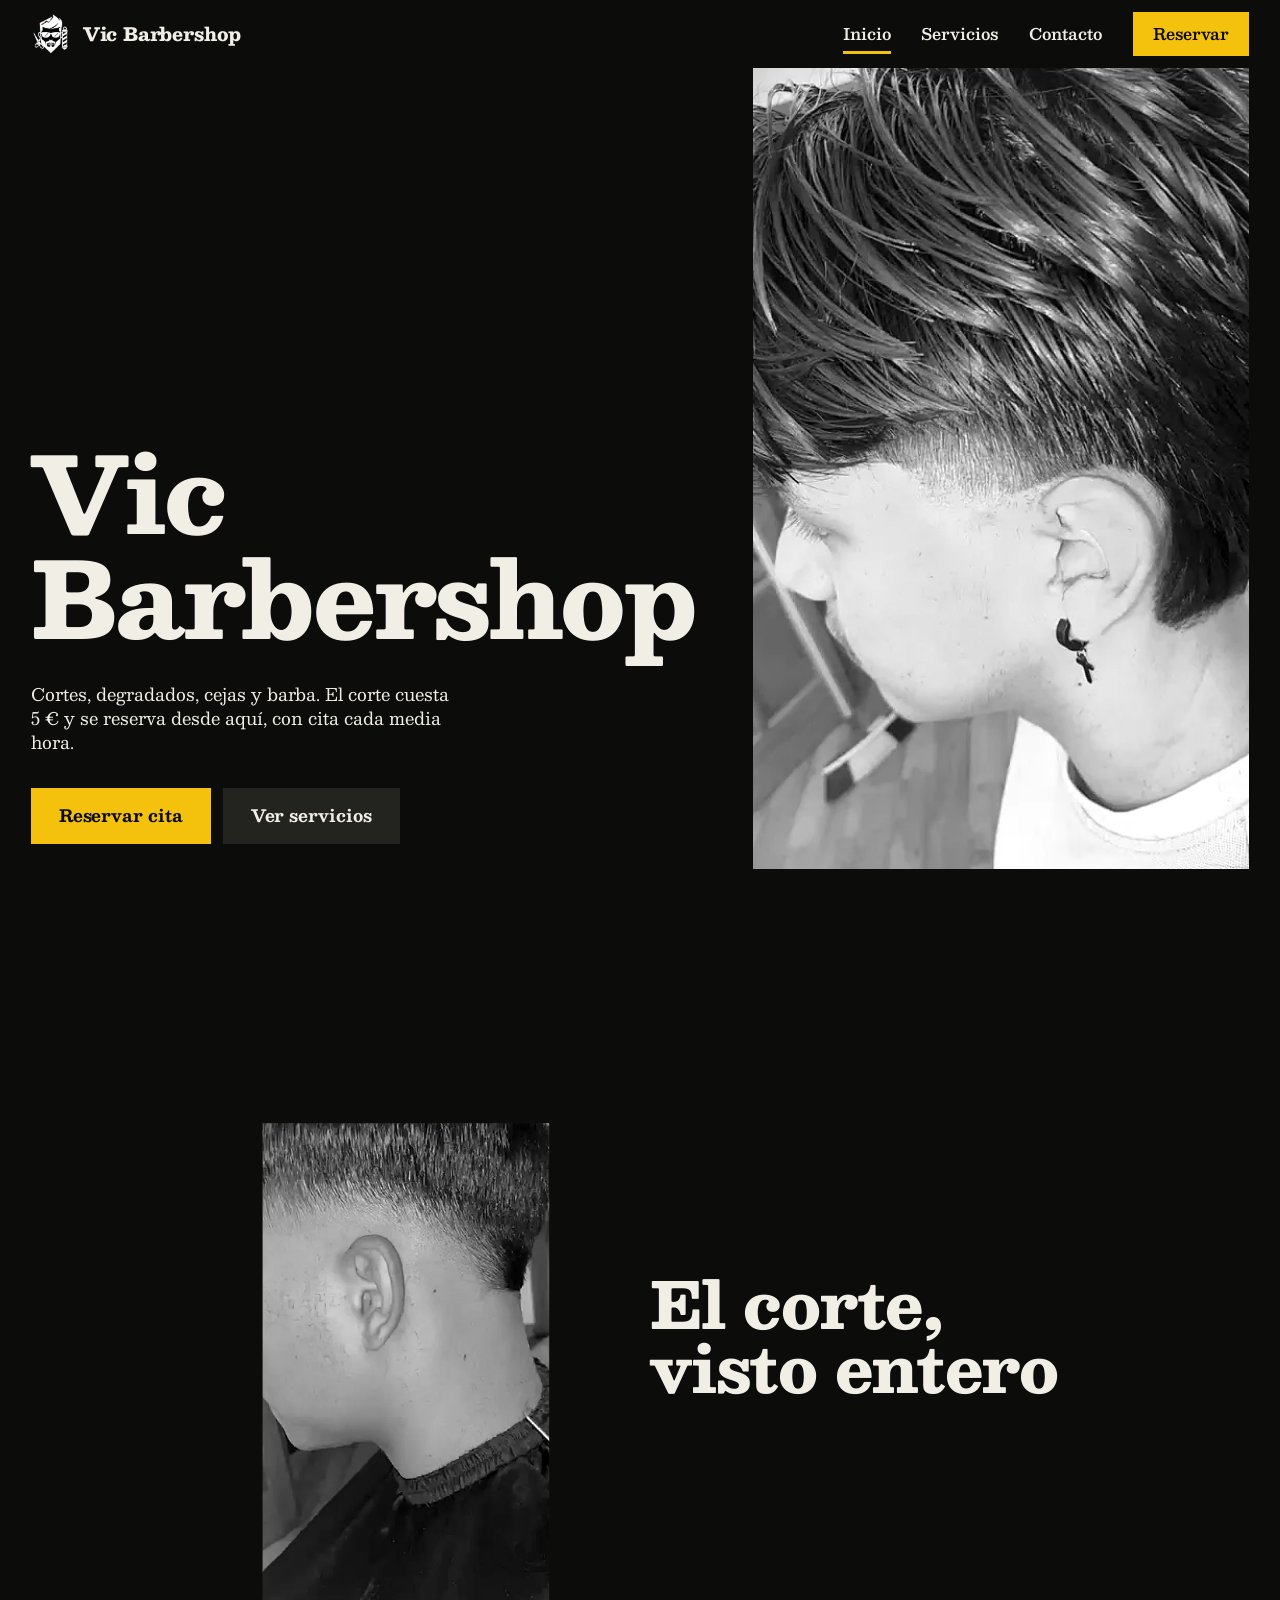
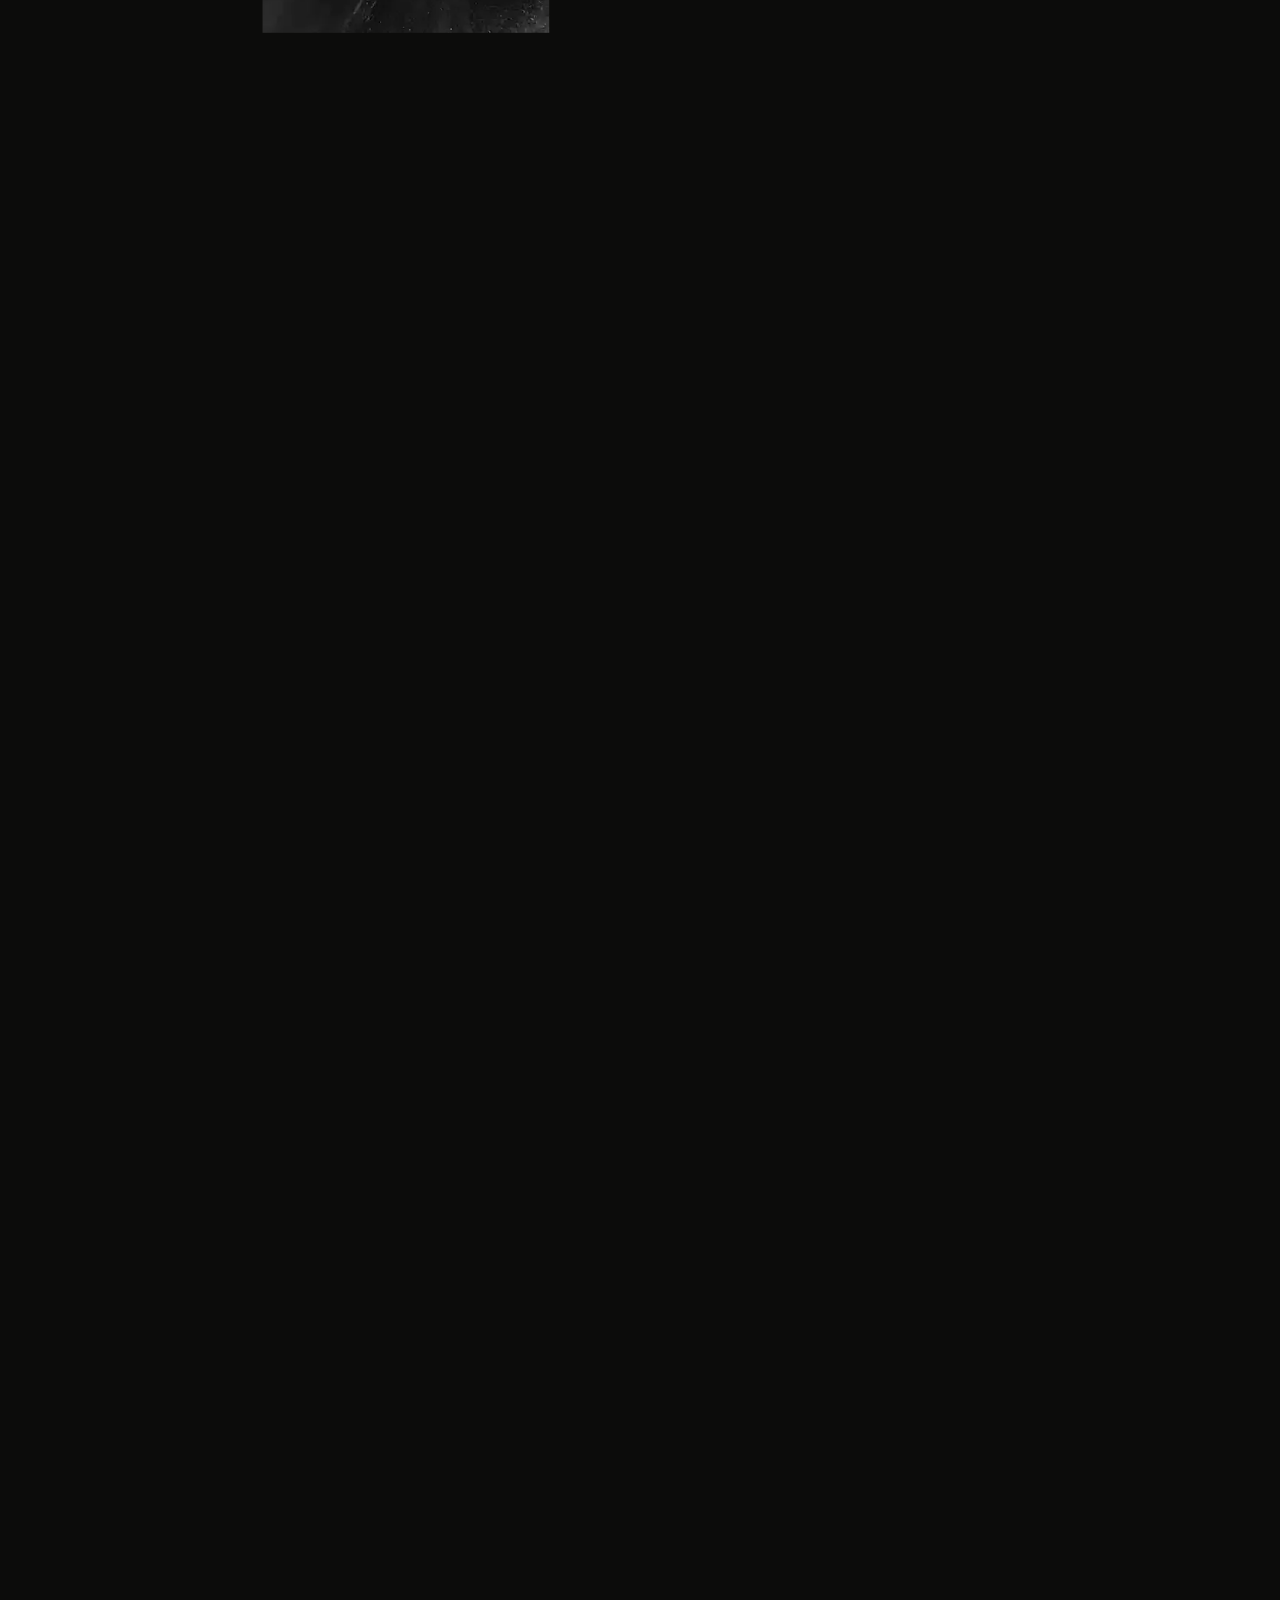
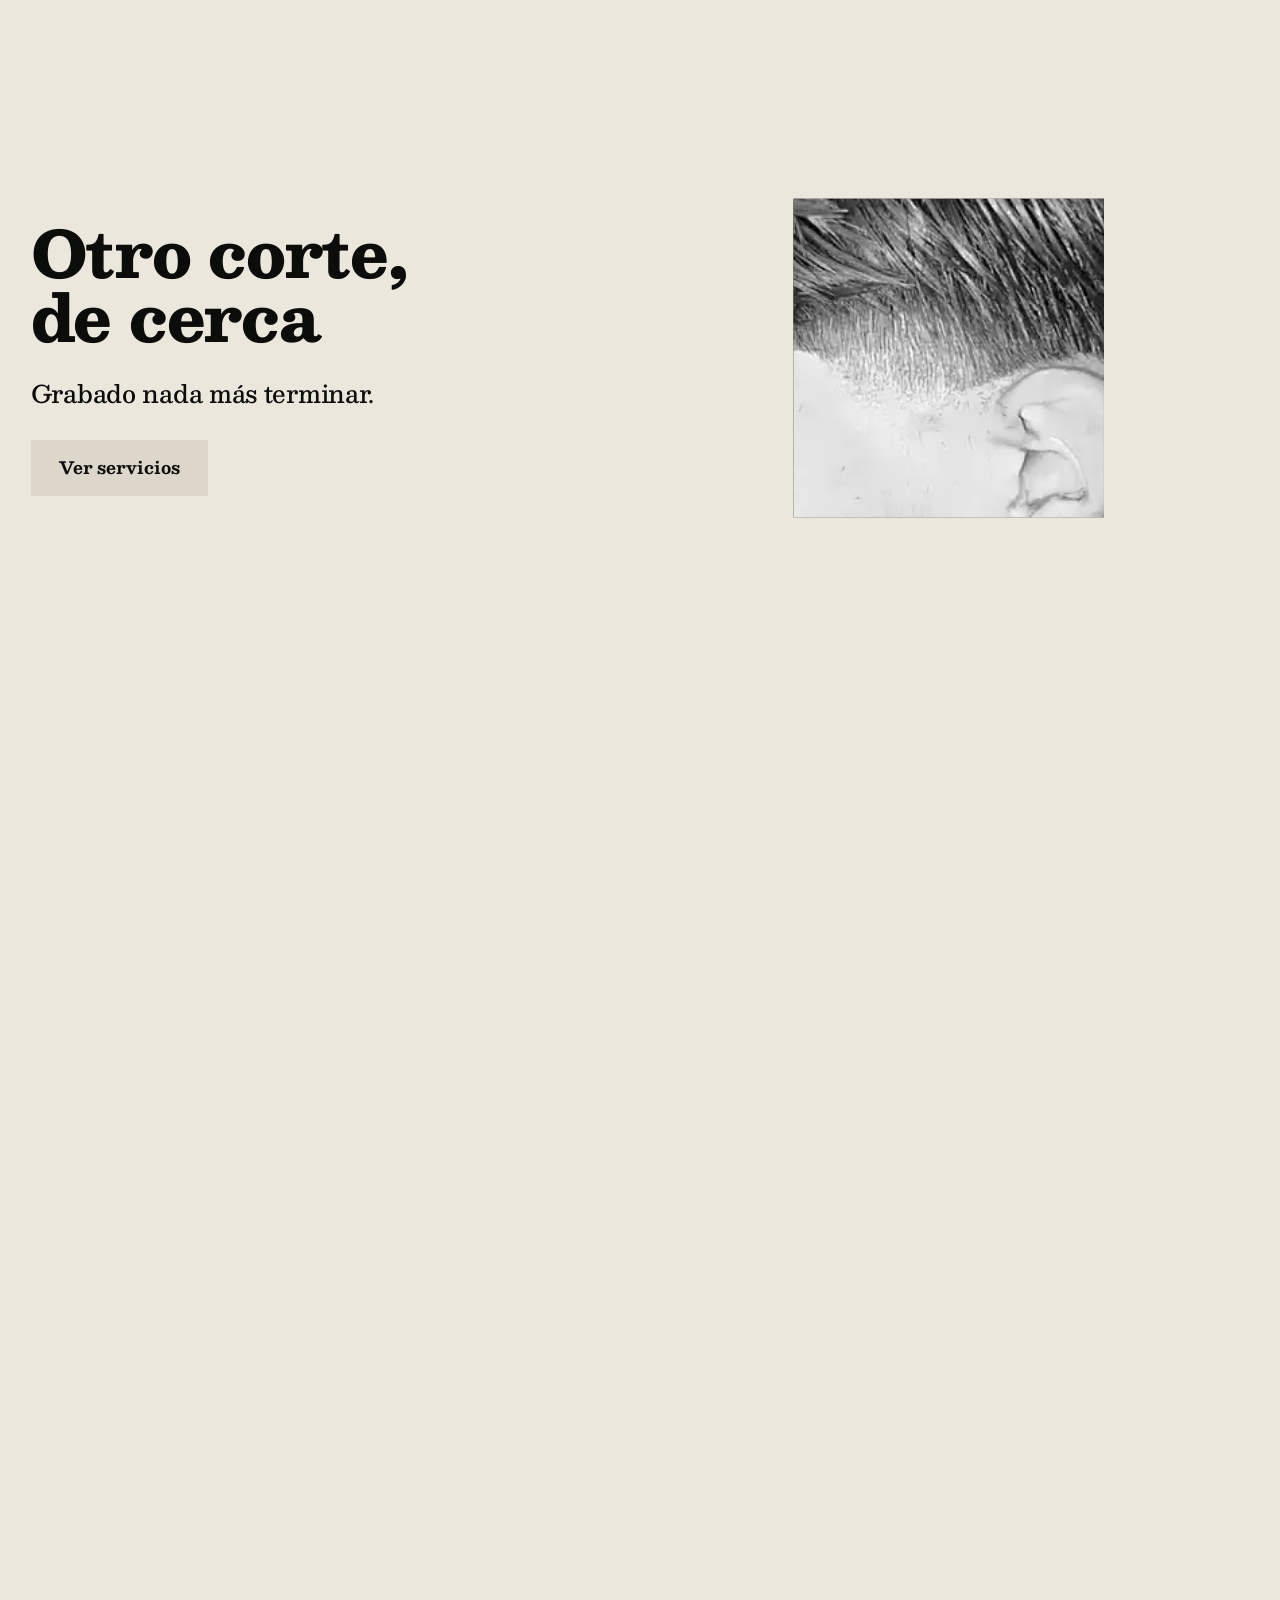
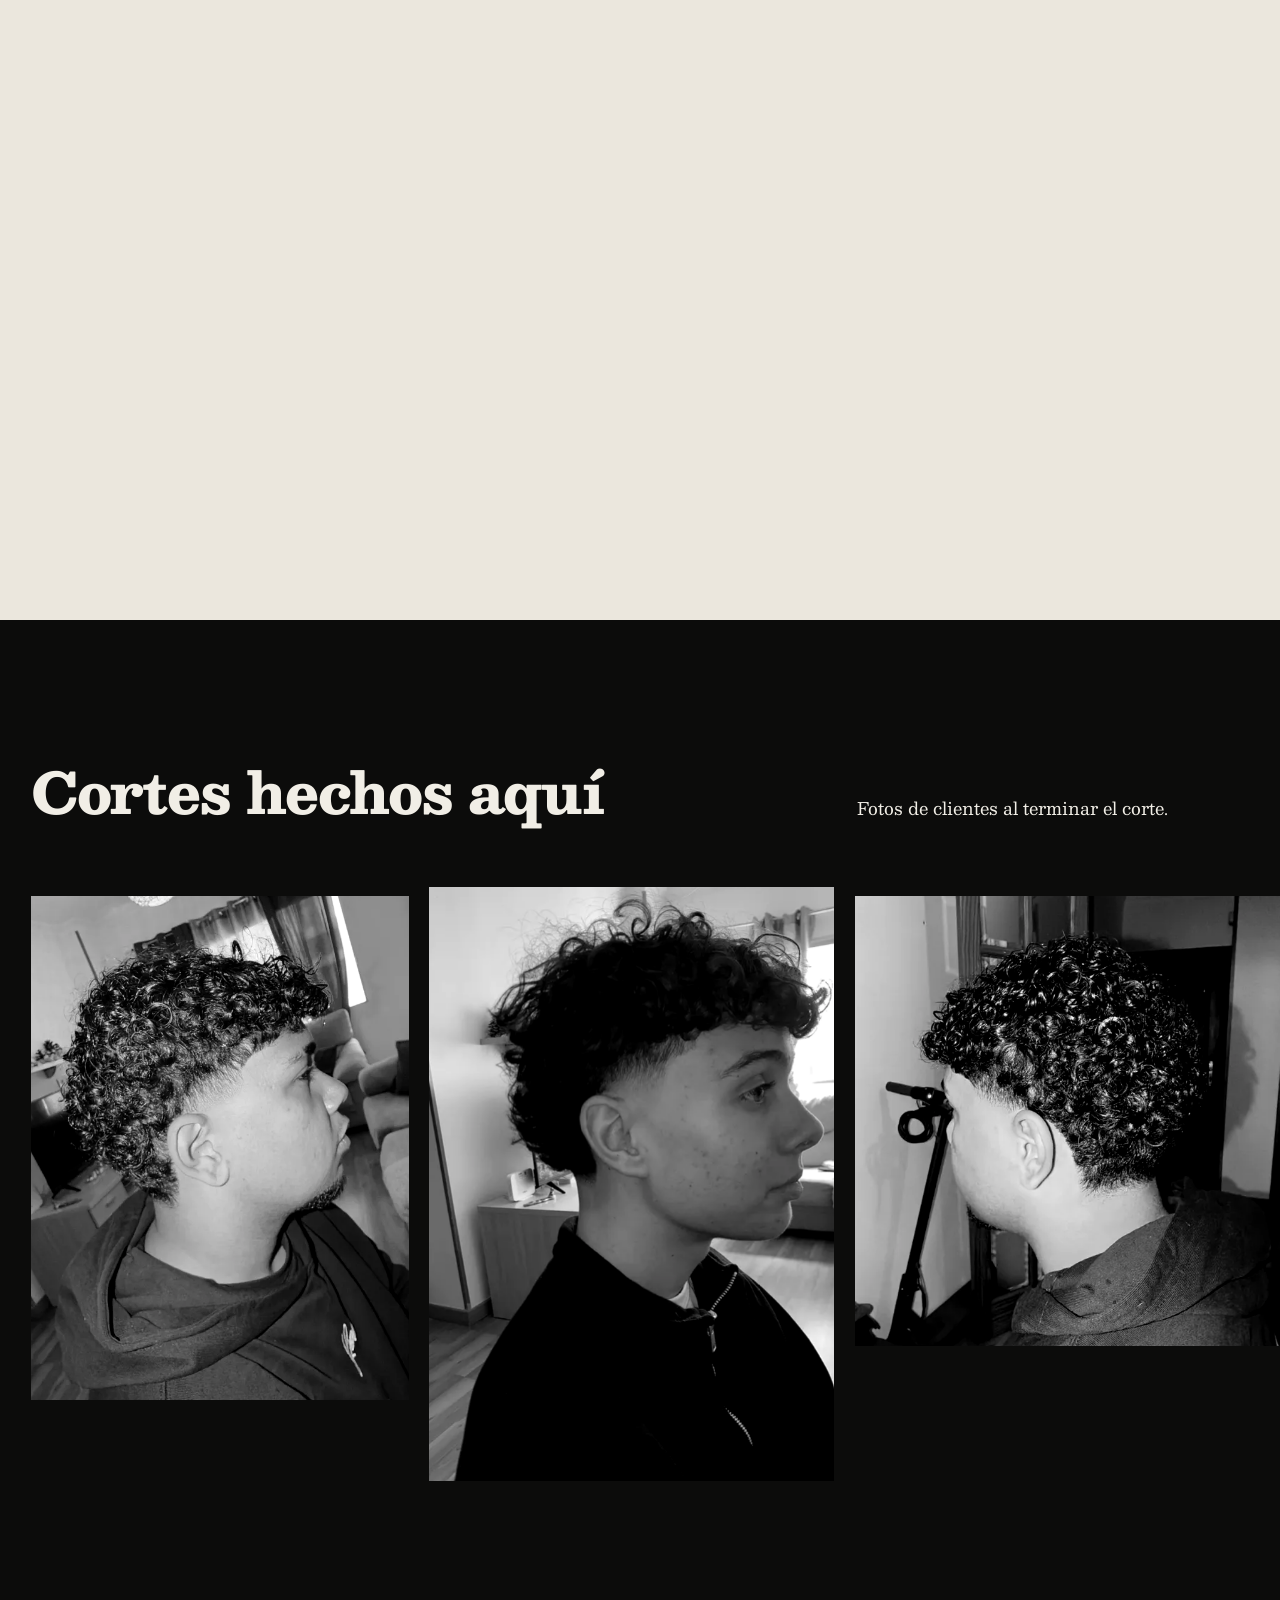
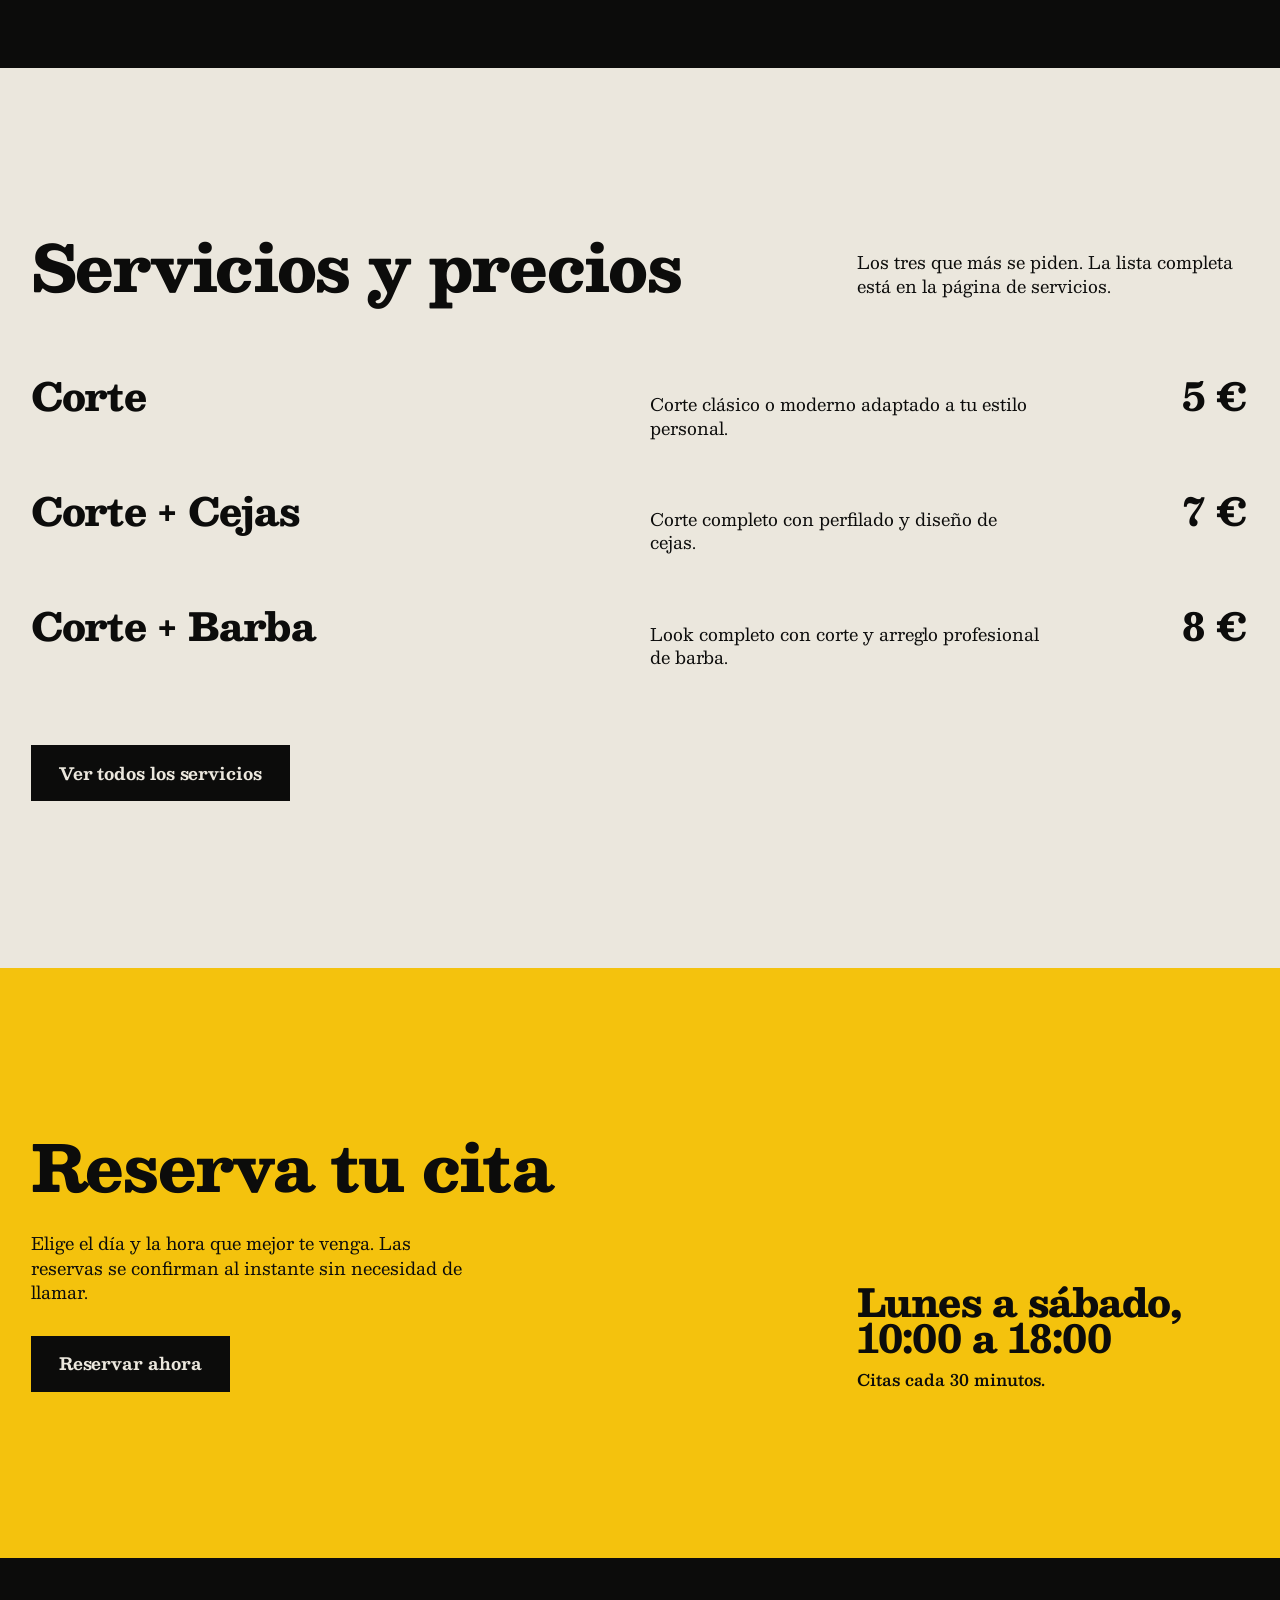
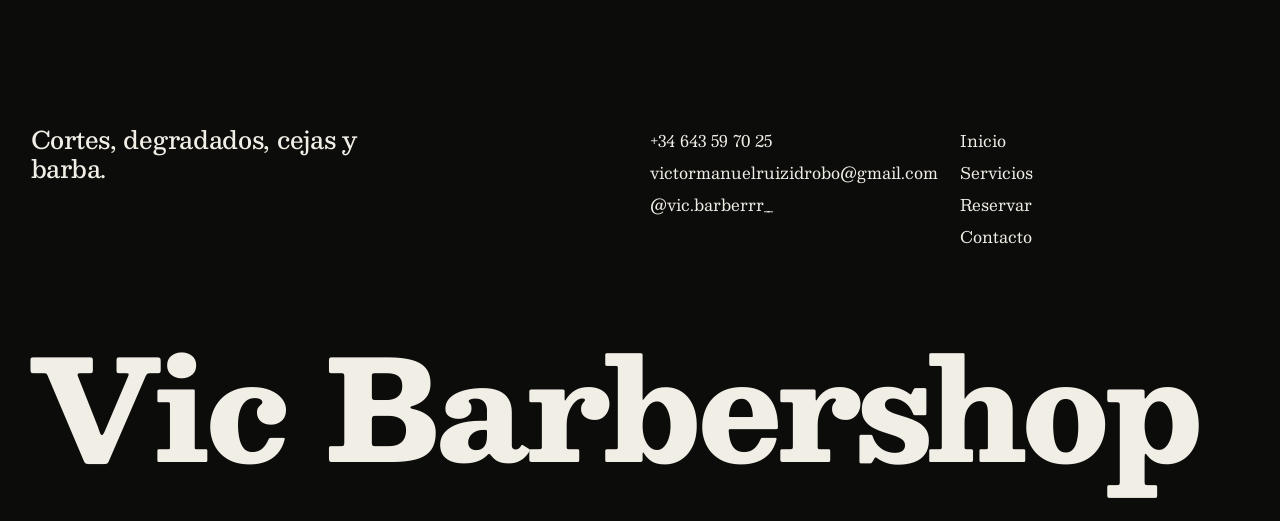
==== commit cf9a02b5: "Cargar antes los pósters de las escenas de vídeo Co-Authored-By: Claude Fable 5.2 <noreply@anthropic" ====
--- a/index.html
+++ b/index.html
@@ -60,7 +60,7 @@
   <section class="scene vuelta" aria-labelledby="t-vuelta">
     <div class="scene-stage">
       <div class="scrub">
-        <img src="media/vuelta-poster.webp" width="576" height="1024" alt="Degradado bajo visto de perfil, recién terminado" loading="lazy" decoding="async">
+        <img src="media/vuelta-poster.webp" width="576" height="1024" alt="Degradado bajo visto de perfil, recién terminado" decoding="async">
         <video data-src="media/vuelta.mp4" muted playsinline aria-hidden="true"></video>
       </div>
       <div class="vuelta-copy">
@@ -82,7 +82,7 @@
         <a class="btn ghost" href="servicios.html">Ver servicios</a>
       </div>
       <div class="scrub">
-        <img src="media/textura-poster.webp" width="576" height="768" alt="Corte texturizado con taper, visto de perfil" loading="lazy" decoding="async">
+        <img src="media/textura-poster.webp" width="576" height="768" alt="Corte texturizado con taper, visto de perfil" decoding="async">
         <video data-src="media/textura.mp4" muted playsinline aria-hidden="true"></video>
       </div>
     </div>
--- a/css/site.css
+++ b/css/site.css
@@ -408,6 +408,10 @@
 .time-btn.selected { background: var(--accent); color: var(--paper-ink); }
 .time-btn.occupied { opacity: .32; cursor: not-allowed; text-decoration: line-through; }
 
+.no-booking { display: grid; gap: 20px; background: var(--ground-2); padding: clamp(24px, 3.4vw, 56px); }
+.no-booking[hidden], .form[hidden] { display: none; }
+.no-booking h3 { font-weight: 800; font-size: var(--t-h3); line-height: 1.05; letter-spacing: -0.02em; margin: 0; }
+.no-booking p { font-size: var(--t-statement); }
 .error-msg { display: none; color: var(--error); font-weight: 600; }
 .error-msg.show { display: block; }
 .form .btn { justify-self: start; min-height: 64px; padding: 0 36px; font-size: 1.1875rem; }
